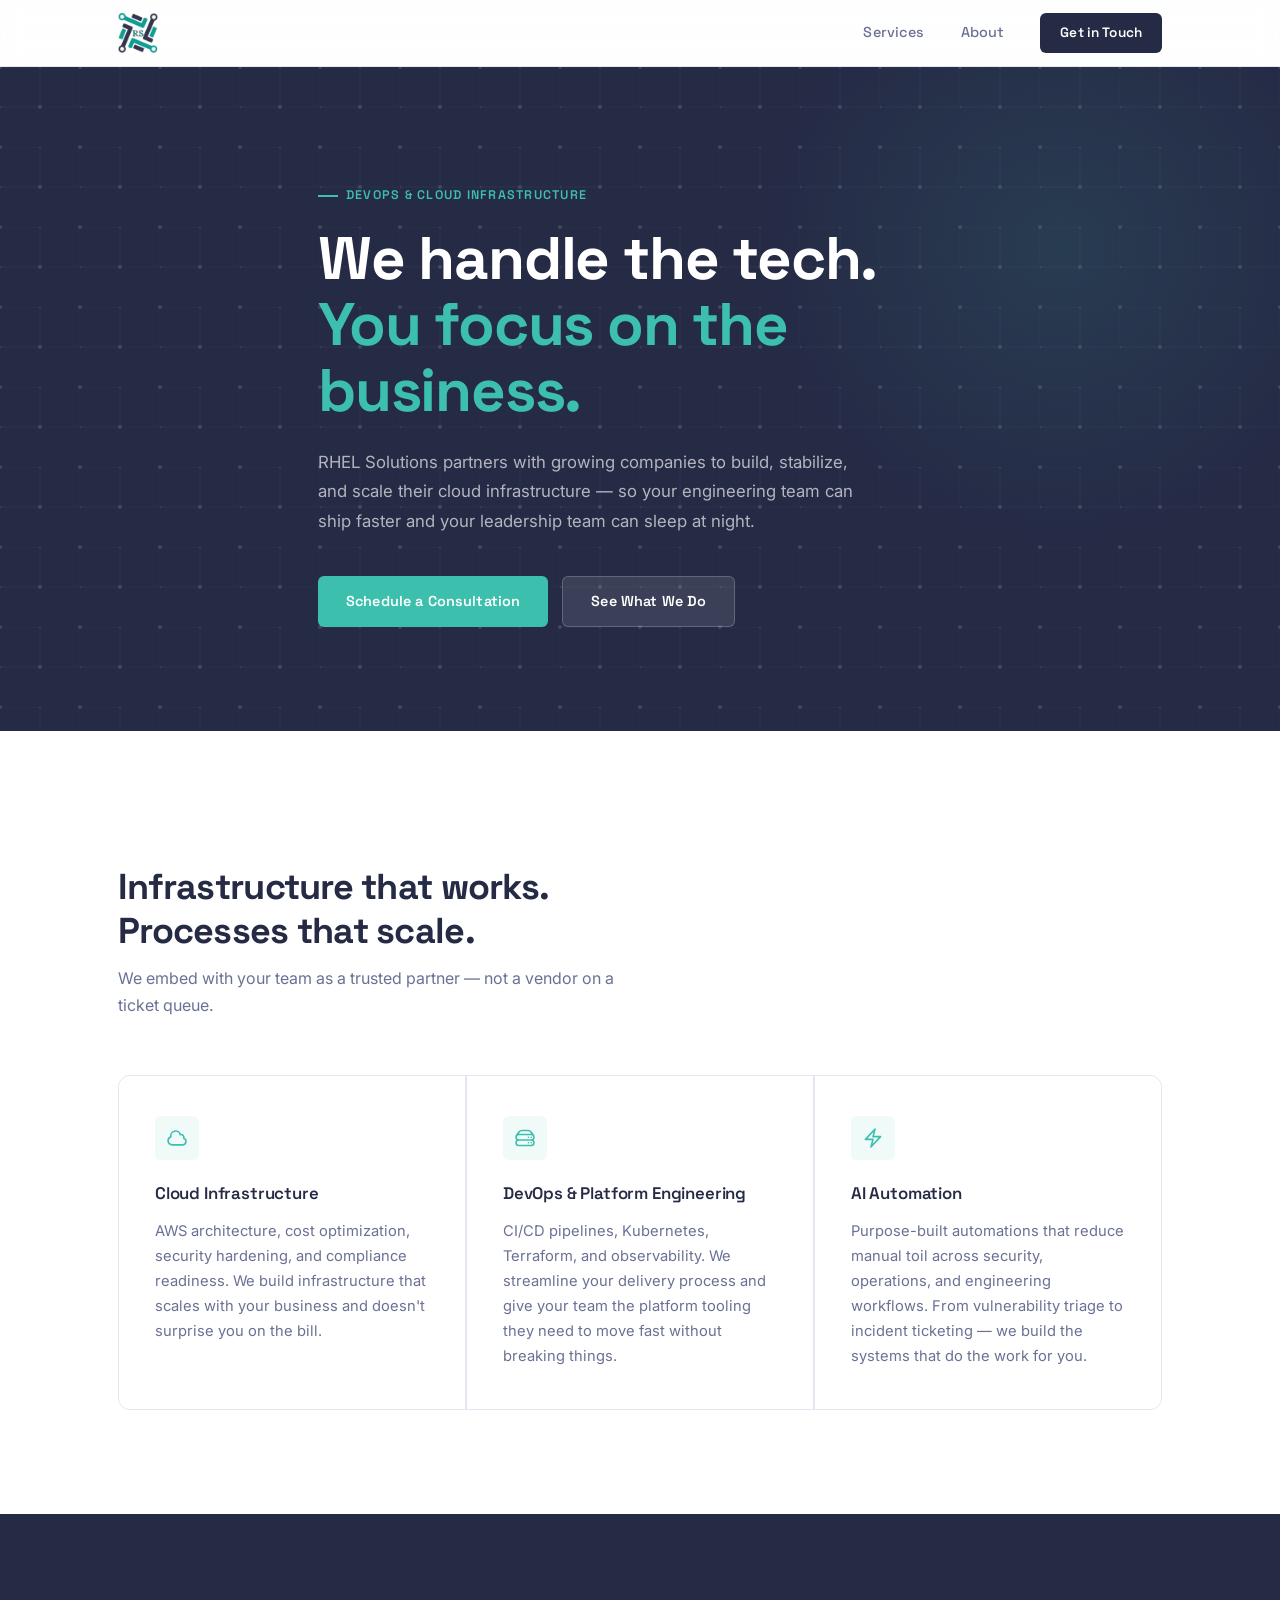
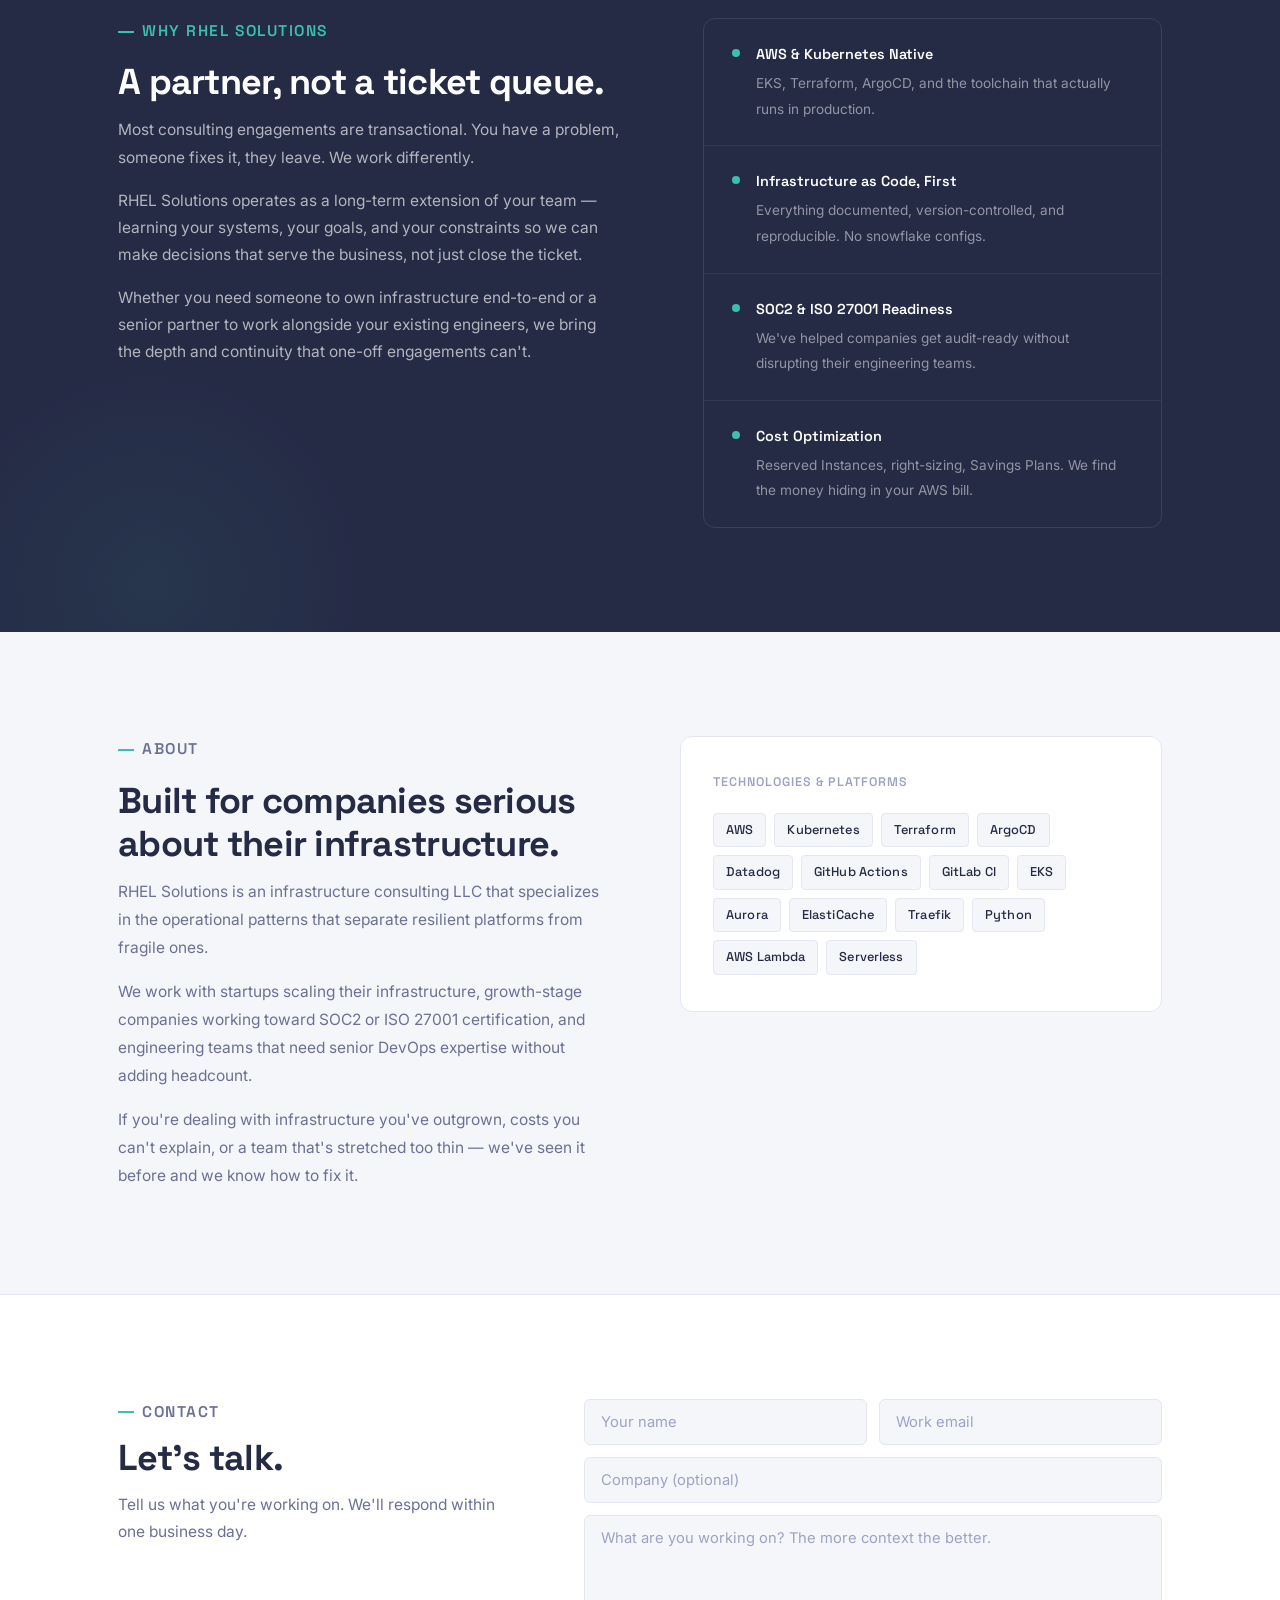
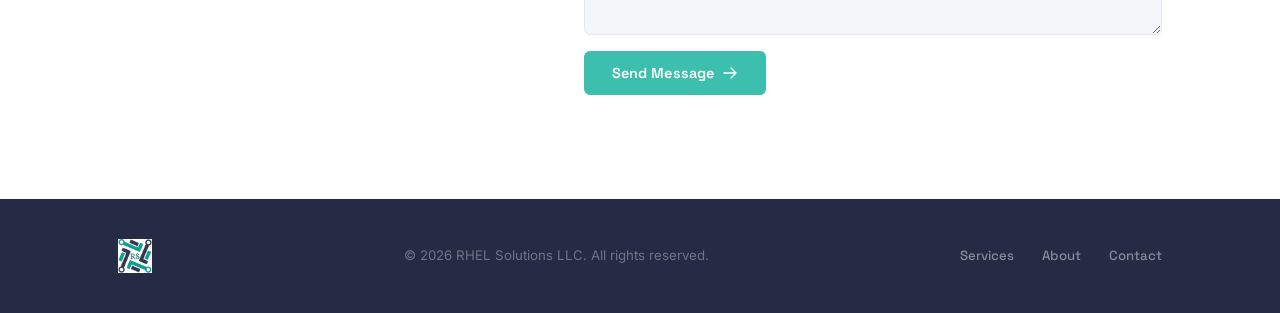
==== index.html @ b5ec33c3 "Wire up Formspree contact form endpoint Replace placeholder form ID with live mljeapeq endpoint so c" ====
<!DOCTYPE html>
<html lang="en">
<head>
  <meta charset="UTF-8" />
  <meta name="viewport" content="width=device-width, initial-scale=1.0" />
  <title>RHEL Solutions — DevOps & Cloud Infrastructure Consulting</title>
  <meta name="description" content="RHEL Solutions partners with growing companies to build, stabilize, and scale their cloud infrastructure. DevOps, AWS, Kubernetes, and AI automation consulting." />
  <link rel="stylesheet" href="style.css" />
  <link rel="preconnect" href="https://fonts.googleapis.com" />
  <link rel="preconnect" href="https://fonts.gstatic.com" crossorigin />
  <link href="https://fonts.googleapis.com/css2?family=Inter:wght@400;500&family=Space+Grotesk:wght@400;500;600;700&display=swap" rel="stylesheet" />
</head>
<body>

  <!-- NAV -->
  <header class="nav">
    <div class="container nav-inner">
      <a href="#" class="nav-logo">
        <img src="logo.png" alt="RHEL Solutions" />
      </a>
      <nav class="nav-links">
        <a href="#services">Services</a>
        <a href="#about">About</a>
        <a href="#contact" class="btn btn-sm">Get in Touch</a>
      </nav>
    </div>
  </header>

  <!-- HERO -->
  <section class="hero">
    <div class="container hero-inner">
      <p class="hero-eyebrow">DevOps &amp; Cloud Infrastructure</p>
      <h1>We handle the tech.<br /><em>You focus on the business.</em></h1>
      <p class="hero-sub">RHEL Solutions partners with growing companies to build, stabilize, and scale their cloud infrastructure — so your engineering team can ship faster and your leadership team can sleep at night.</p>
      <div class="hero-actions">
        <a href="#contact" class="btn btn-primary">Schedule a Consultation</a>
        <a href="#services" class="btn btn-ghost">See What We Do</a>
      </div>
    </div>
  </section>

  <!-- SERVICES -->
  <section class="services" id="services">
    <div class="container">
      <p class="section-label reveal">What We Do</p>
      <h2 class="section-title reveal reveal-delay-1">Infrastructure that works.<br />Processes that scale.</h2>
      <p class="section-sub reveal reveal-delay-2">We embed with your team as a trusted partner — not a vendor on a ticket queue.</p>
      <div class="services-grid">

        <div class="service-card reveal">
          <div class="service-icon">
            <svg xmlns="http://www.w3.org/2000/svg" width="22" height="22" fill="none" viewBox="0 0 24 24" stroke="currentColor" stroke-width="1.75">
              <path stroke-linecap="round" stroke-linejoin="round" d="M2.25 15a4.5 4.5 0 004.5 4.5H18a3.75 3.75 0 001.332-7.257 3 3 0 00-3.758-3.848 5.25 5.25 0 00-10.233 2.33A4.502 4.502 0 002.25 15z" />
            </svg>
          </div>
          <h3>Cloud Infrastructure</h3>
          <p>AWS architecture, cost optimization, security hardening, and compliance readiness. We build infrastructure that scales with your business and doesn't surprise you on the bill.</p>
        </div>

        <div class="service-card reveal reveal-delay-1">
          <div class="service-icon">
            <svg xmlns="http://www.w3.org/2000/svg" width="22" height="22" fill="none" viewBox="0 0 24 24" stroke="currentColor" stroke-width="1.75">
              <path stroke-linecap="round" stroke-linejoin="round" d="M5.25 14.25h13.5m-13.5 0a3 3 0 01-3-3m3 3a3 3 0 100 6h13.5a3 3 0 100-6m-16.5-3a3 3 0 013-3h13.5a3 3 0 013 3m-19.5 0a4.5 4.5 0 01.9-2.7L5.737 5.1a3.375 3.375 0 012.7-1.35h7.126c1.062 0 2.062.5 2.7 1.35l2.587 3.45a4.5 4.5 0 01.9 2.7m0 0a3 3 0 01-3 3m0 3h.008v.008h-.008v-.008zm0-6h.008v.008h-.008v-.008zm-3 6h.008v.008h-.008v-.008zm0-6h.008v.008h-.008v-.008z" />
            </svg>
          </div>
          <h3>DevOps & Platform Engineering</h3>
          <p>CI/CD pipelines, Kubernetes, Terraform, and observability. We streamline your delivery process and give your team the platform tooling they need to move fast without breaking things.</p>
        </div>

        <div class="service-card reveal reveal-delay-2">
          <div class="service-icon">
            <svg xmlns="http://www.w3.org/2000/svg" width="22" height="22" fill="none" viewBox="0 0 24 24" stroke="currentColor" stroke-width="1.75">
              <path stroke-linecap="round" stroke-linejoin="round" d="M3.75 13.5l10.5-11.25L12 10.5h8.25L9.75 21.75 12 13.5H3.75z" />
            </svg>
          </div>
          <h3>AI Automation</h3>
          <p>Purpose-built automations that reduce manual toil across security, operations, and engineering workflows. From vulnerability triage to incident ticketing — we build the systems that do the work for you.</p>
        </div>

      </div>
    </div>
  </section>

  <!-- WHY US -->
  <section class="why">
    <div class="container why-inner">
      <div class="why-text">
        <p class="section-label reveal">Why RHEL Solutions</p>
        <h2 class="section-title reveal reveal-delay-1">A partner, not a ticket queue.</h2>
        <p class="reveal reveal-delay-2">Most consulting engagements are transactional. You have a problem, someone fixes it, they leave. We work differently.</p>
        <p class="reveal reveal-delay-2">RHEL Solutions operates as a long-term extension of your team — learning your systems, your goals, and your constraints so we can make decisions that serve the business, not just close the ticket.</p>
        <p class="reveal reveal-delay-3">Whether you need someone to own infrastructure end-to-end or a senior partner to work alongside your existing engineers, we bring the depth and continuity that one-off engagements can't.</p>
      </div>
      <div class="why-proof reveal reveal-delay-1">
        <div class="proof-item">
          <div class="proof-dot"></div>
          <div>
            <strong>AWS &amp; Kubernetes Native</strong>
            <span>EKS, Terraform, ArgoCD, and the toolchain that actually runs in production.</span>
          </div>
        </div>
        <div class="proof-item">
          <div class="proof-dot"></div>
          <div>
            <strong>Infrastructure as Code, First</strong>
            <span>Everything documented, version-controlled, and reproducible. No snowflake configs.</span>
          </div>
        </div>
        <div class="proof-item">
          <div class="proof-dot"></div>
          <div>
            <strong>SOC2 &amp; ISO 27001 Readiness</strong>
            <span>We've helped companies get audit-ready without disrupting their engineering teams.</span>
          </div>
        </div>
        <div class="proof-item">
          <div class="proof-dot"></div>
          <div>
            <strong>Cost Optimization</strong>
            <span>Reserved Instances, right-sizing, Savings Plans. We find the money hiding in your AWS bill.</span>
          </div>
        </div>
      </div>
    </div>
  </section>

  <!-- ABOUT -->
  <section class="about" id="about">
    <div class="container about-inner">
      <div class="about-text">
        <p class="section-label reveal">About</p>
        <h2 class="section-title reveal reveal-delay-1">Built for companies serious about their infrastructure.</h2>
        <p class="reveal reveal-delay-2">RHEL Solutions is an infrastructure consulting LLC that specializes in the operational patterns that separate resilient platforms from fragile ones.</p>
        <p class="reveal reveal-delay-2">We work with startups scaling their infrastructure, growth-stage companies working toward SOC2 or ISO 27001 certification, and engineering teams that need senior DevOps expertise without adding headcount.</p>
        <p class="reveal reveal-delay-3">If you're dealing with infrastructure you've outgrown, costs you can't explain, or a team that's stretched too thin — we've seen it before and we know how to fix it.</p>
      </div>
      <div class="about-aside reveal reveal-delay-2">
        <h4>Technologies &amp; Platforms</h4>
        <ul class="tech-list">
          <li>AWS</li>
          <li>Kubernetes</li>
          <li>Terraform</li>
          <li>ArgoCD</li>
          <li>Datadog</li>
          <li>GitHub Actions</li>
          <li>GitLab CI</li>
          <li>EKS</li>
          <li>Aurora</li>
          <li>ElastiCache</li>
          <li>Traefik</li>
          <li>Python</li>
          <li>AWS Lambda</li>
          <li>Serverless</li>
        </ul>
      </div>
    </div>
  </section>

  <!-- CONTACT -->
  <section class="contact" id="contact">
    <div class="container contact-inner">
      <div class="contact-text">
        <p class="section-label reveal">Contact</p>
        <h2 class="section-title reveal reveal-delay-1">Let's talk.</h2>
        <p class="reveal reveal-delay-2">Tell us what you're working on. We'll respond within one business day.</p>
      </div>
      <form class="contact-form reveal reveal-delay-1" action="https://formspree.io/f/mljeapeq" method="POST">
        <div class="form-row">
          <input type="text" name="name" placeholder="Your name" required />
          <input type="email" name="email" placeholder="Work email" required />
        </div>
        <input type="text" name="company" placeholder="Company (optional)" />
        <textarea name="message" placeholder="What are you working on? The more context the better." rows="5" required></textarea>
        <button type="submit" class="btn btn-primary">
          Send Message
          <svg xmlns="http://www.w3.org/2000/svg" width="16" height="16" fill="none" viewBox="0 0 24 24" stroke="currentColor" stroke-width="2">
            <path stroke-linecap="round" stroke-linejoin="round" d="M13.5 4.5L21 12m0 0l-7.5 7.5M21 12H3" />
          </svg>
        </button>
      </form>
    </div>
  </section>

  <!-- FOOTER -->
  <footer class="footer">
    <div class="container footer-inner">
      <img src="logo.png" alt="RHEL Solutions" height="34" />
      <p>&copy; 2026 RHEL Solutions LLC. All rights reserved.</p>
      <nav class="footer-nav">
        <a href="#services">Services</a>
        <a href="#about">About</a>
        <a href="#contact">Contact</a>
      </nav>
    </div>
  </footer>

  <script>
    // Scroll reveal
    const observer = new IntersectionObserver((entries) => {
      entries.forEach(e => {
        if (e.isIntersecting) {
          e.target.classList.add('visible');
          observer.unobserve(e.target);
        }
      });
    }, { threshold: 0.1, rootMargin: '0px 0px -40px 0px' });

    document.querySelectorAll('.reveal').forEach(el => observer.observe(el));

    // Formspree AJAX submission
    const form = document.querySelector('.contact-form');
    if (form) {
      form.addEventListener('submit', async (e) => {
        e.preventDefault();
        const btn = form.querySelector('button[type="submit"]');
        const original = btn.innerHTML;
        btn.innerHTML = 'Sending…';
        btn.disabled = true;
        try {
          const res = await fetch(form.action, {
            method: 'POST',
            body: new FormData(form),
            headers: { 'Accept': 'application/json' }
          });
          if (res.ok) {
            btn.innerHTML = 'Sent — we\'ll be in touch.';
            form.reset();
          } else {
            btn.innerHTML = 'Something went wrong. Try again.';
            btn.disabled = false;
          }
        } catch {
          btn.innerHTML = original;
          btn.disabled = false;
        }
      });
    }
  </script>

</body>
</html>
---- style.css ----
/* ── TOKENS ── */
:root {
  --teal:        #3DBFAD;
  --teal-dark:   #2EA090;
  --teal-faint:  rgba(61,191,173,0.08);
  --navy:        #252A45;
  --navy-mid:    #2F3558;
  --navy-light:  #3D4369;
  --off-white:   #F5F6FA;
  --surface:     #FFFFFF;
  --text:        #1A1E35;
  --text-muted:  #6B7194;
  --text-faint:  #9CA3C4;
  --border:      #E4E7F2;
  --radius:      6px;
  --radius-lg:   12px;
  --font-display:'Space Grotesk', system-ui, sans-serif;
  --font-body:   'Inter', system-ui, sans-serif;
  --ease:        cubic-bezier(0.22, 1, 0.36, 1);
}

/* ── RESET ── */
*, *::before, *::after { box-sizing: border-box; margin: 0; padding: 0; }
html { scroll-behavior: smooth; }
body { font-family: var(--font-body); color: var(--text); background: var(--off-white); line-height: 1.6; -webkit-font-smoothing: antialiased; }
img { display: block; max-width: 100%; }
a { color: inherit; text-decoration: none; }

/* ── LAYOUT ── */
.container { max-width: 1100px; margin: 0 auto; padding: 0 28px; }

/* ── BUTTONS ── */
.btn {
  display: inline-flex;
  align-items: center;
  gap: 8px;
  padding: 13px 28px;
  border-radius: var(--radius);
  font-family: var(--font-display);
  font-weight: 600;
  font-size: 0.9rem;
  letter-spacing: 0.01em;
  cursor: pointer;
  transition: all 0.2s var(--ease);
  border: none;
  white-space: nowrap;
}
.btn-primary {
  background: var(--teal);
  color: #fff;
  box-shadow: 0 0 0 0 rgba(61,191,173,0.4);
}
.btn-primary:hover {
  background: var(--teal-dark);
  transform: translateY(-1px);
  box-shadow: 0 4px 20px rgba(61,191,173,0.3);
}
.btn-ghost {
  background: rgba(255,255,255,0.1);
  color: #fff;
  border: 1px solid rgba(255,255,255,0.2);
}
.btn-ghost:hover { background: rgba(255,255,255,0.18); }
.btn-sm { padding: 9px 20px; font-size: 0.85rem; }

/* ── NAV ── */
.nav {
  position: sticky;
  top: 0;
  z-index: 100;
  background: rgba(255,255,255,0.9);
  backdrop-filter: blur(12px);
  -webkit-backdrop-filter: blur(12px);
  border-bottom: 1px solid var(--border);
}
.nav-inner {
  display: flex;
  align-items: center;
  justify-content: space-between;
  height: 66px;
}
.nav-logo img { height: 40px; }
.nav-links {
  display: flex;
  align-items: center;
  gap: 36px;
}
.nav-links a:not(.btn) {
  font-family: var(--font-display);
  font-weight: 500;
  font-size: 0.9rem;
  color: var(--text-muted);
  letter-spacing: 0.01em;
  transition: color 0.15s;
  position: relative;
}
.nav-links a:not(.btn)::after {
  content: '';
  position: absolute;
  bottom: -3px;
  left: 0;
  right: 0;
  height: 2px;
  background: var(--teal);
  transform: scaleX(0);
  transition: transform 0.2s var(--ease);
}
.nav-links a:not(.btn):hover { color: var(--navy); }
.nav-links a:not(.btn):hover::after { transform: scaleX(1); }
.nav-links .btn {
  background: var(--navy);
  color: #fff;
  padding: 9px 20px;
  font-size: 0.85rem;
}
.nav-links .btn:hover { background: var(--navy-mid); transform: none; box-shadow: none; }

/* ── HERO ── */
.hero {
  background: var(--navy);
  color: #fff;
  padding: 112px 0 104px;
  position: relative;
  overflow: hidden;
}

/* Circuit board background pattern */
.hero::before {
  content: '';
  position: absolute;
  inset: 0;
  background-image: url("data:image/svg+xml,%3Csvg xmlns='http://www.w3.org/2000/svg' width='80' height='80'%3E%3Ccircle cx='40' cy='40' r='2' fill='white' opacity='0.12'/%3E%3Ccircle cx='0' cy='0' r='2' fill='white' opacity='0.12'/%3E%3Ccircle cx='80' cy='0' r='2' fill='white' opacity='0.12'/%3E%3Ccircle cx='0' cy='80' r='2' fill='white' opacity='0.12'/%3E%3Ccircle cx='80' cy='80' r='2' fill='white' opacity='0.12'/%3E%3Ccircle cx='40' cy='0' r='1.5' fill='white' opacity='0.07'/%3E%3Ccircle cx='0' cy='40' r='1.5' fill='white' opacity='0.07'/%3E%3Cline x1='0' y1='0' x2='40' y2='0' stroke='white' stroke-width='0.6' opacity='0.06'/%3E%3Cline x1='40' y1='0' x2='40' y2='40' stroke='white' stroke-width='0.6' opacity='0.06'/%3E%3Cline x1='0' y1='40' x2='40' y2='40' stroke='white' stroke-width='0.6' opacity='0.06'/%3E%3Cline x1='40' y1='40' x2='80' y2='40' stroke='white' stroke-width='0.6' opacity='0.04'/%3E%3Cline x1='80' y1='0' x2='80' y2='40' stroke='white' stroke-width='0.6' opacity='0.04'/%3E%3C/svg%3E");
  pointer-events: none;
}

/* Teal gradient glow in hero */
.hero::after {
  content: '';
  position: absolute;
  top: -120px;
  right: -80px;
  width: 600px;
  height: 600px;
  background: radial-gradient(circle, rgba(61,191,173,0.12) 0%, transparent 70%);
  pointer-events: none;
}

.hero-inner {
  position: relative;
  z-index: 1;
  max-width: 700px;
}

.hero-eyebrow {
  display: inline-flex;
  align-items: center;
  gap: 8px;
  font-family: var(--font-display);
  font-size: 0.78rem;
  font-weight: 600;
  letter-spacing: 0.1em;
  text-transform: uppercase;
  color: var(--teal);
  margin-bottom: 20px;
}
.hero-eyebrow::before {
  content: '';
  display: block;
  width: 20px;
  height: 2px;
  background: var(--teal);
}

.hero h1 {
  font-family: var(--font-display);
  font-size: clamp(2.4rem, 5.5vw, 3.75rem);
  font-weight: 700;
  line-height: 1.1;
  letter-spacing: -0.02em;
  margin-bottom: 24px;
  color: #fff;
}
.hero h1 em {
  font-style: normal;
  color: var(--teal);
}
.hero-sub {
  font-size: 1.05rem;
  color: rgba(255,255,255,0.65);
  margin-bottom: 40px;
  max-width: 540px;
  line-height: 1.75;
}
.hero-actions {
  display: flex;
  gap: 14px;
  flex-wrap: wrap;
}

/* ── SERVICES ── */
.services {
  padding: 104px 0;
  background: var(--surface);
}
.section-label {
  font-family: var(--font-display);
  font-size: 0.75rem;
  font-weight: 600;
  letter-spacing: 0.1em;
  text-transform: uppercase;
  color: var(--teal);
  margin-bottom: 12px;
  display: flex;
  align-items: center;
  gap: 8px;
}
.section-label::before {
  content: '';
  display: block;
  width: 16px;
  height: 2px;
  background: var(--teal);
}
.section-title {
  font-family: var(--font-display);
  font-size: clamp(1.75rem, 3vw, 2.25rem);
  font-weight: 700;
  color: var(--navy);
  letter-spacing: -0.02em;
  margin-bottom: 12px;
  line-height: 1.2;
}
.section-sub {
  color: var(--text-muted);
  font-size: 1rem;
  margin-bottom: 56px;
  max-width: 500px;
  line-height: 1.7;
}
.services-grid {
  display: grid;
  grid-template-columns: repeat(3, 1fr);
  gap: 2px;
  background: var(--border);
  border: 1px solid var(--border);
  border-radius: var(--radius-lg);
  overflow: hidden;
}
.service-card {
  background: var(--surface);
  padding: 40px 36px;
  position: relative;
  transition: background 0.2s;
}
.service-card::before {
  content: '';
  position: absolute;
  top: 0;
  left: 0;
  width: 3px;
  height: 100%;
  background: var(--teal);
  transform: scaleY(0);
  transform-origin: top;
  transition: transform 0.25s var(--ease);
}
.service-card:hover { background: var(--off-white); }
.service-card:hover::before { transform: scaleY(1); }

.service-icon {
  color: var(--teal);
  margin-bottom: 20px;
  width: 44px;
  height: 44px;
  background: var(--teal-faint);
  border-radius: var(--radius);
  display: flex;
  align-items: center;
  justify-content: center;
}
.service-card h3 {
  font-family: var(--font-display);
  font-size: 1.05rem;
  font-weight: 600;
  color: var(--navy);
  margin-bottom: 12px;
  letter-spacing: -0.01em;
}
.service-card p {
  color: var(--text-muted);
  font-size: 0.92rem;
  line-height: 1.7;
}

/* ── WHY ── */
.why {
  padding: 104px 0;
  background: var(--navy);
  color: #fff;
  position: relative;
  overflow: hidden;
}
.why::before {
  content: '';
  position: absolute;
  bottom: -200px;
  left: -100px;
  width: 500px;
  height: 500px;
  background: radial-gradient(circle, rgba(61,191,173,0.08) 0%, transparent 65%);
  pointer-events: none;
}
.why-inner {
  display: grid;
  grid-template-columns: 1.1fr 1fr;
  gap: 80px;
  align-items: start;
  position: relative;
  z-index: 1;
}
.why-text .section-label { color: var(--teal); }
.why-text .section-label::before { background: var(--teal); }
.why-text .section-title { color: #fff; }
.why-text p {
  color: rgba(255,255,255,0.65);
  font-size: 0.97rem;
  line-height: 1.75;
  margin-bottom: 16px;
}
.why-text p:last-child { margin-bottom: 0; }

.why-proof {
  display: flex;
  flex-direction: column;
  gap: 0;
  border: 1px solid rgba(255,255,255,0.1);
  border-radius: var(--radius-lg);
  overflow: hidden;
}
.proof-item {
  display: flex;
  align-items: flex-start;
  gap: 16px;
  padding: 24px 28px;
  border-bottom: 1px solid rgba(255,255,255,0.07);
  transition: background 0.2s;
}
.proof-item:last-child { border-bottom: none; }
.proof-item:hover { background: rgba(255,255,255,0.04); }
.proof-dot {
  width: 8px;
  height: 8px;
  border-radius: 50%;
  background: var(--teal);
  flex-shrink: 0;
  margin-top: 6px;
}
.proof-item strong {
  font-family: var(--font-display);
  font-size: 0.9rem;
  font-weight: 600;
  color: #fff;
  display: block;
  margin-bottom: 4px;
}
.proof-item span {
  font-size: 0.85rem;
  color: rgba(255,255,255,0.5);
  line-height: 1.5;
}

/* ── ABOUT ── */
.about {
  padding: 104px 0;
  background: var(--off-white);
}
.about-inner {
  display: grid;
  grid-template-columns: 1fr 1fr;
  gap: 80px;
  align-items: start;
}
.about-text p {
  color: var(--text-muted);
  font-size: 0.97rem;
  line-height: 1.8;
  margin-bottom: 16px;
}
.about-text p:last-child { margin-bottom: 0; }
.about-aside {
  background: var(--surface);
  border: 1px solid var(--border);
  border-radius: var(--radius-lg);
  padding: 36px 32px;
}
.about-aside h4 {
  font-family: var(--font-display);
  font-size: 0.78rem;
  font-weight: 600;
  letter-spacing: 0.08em;
  text-transform: uppercase;
  color: var(--text-faint);
  margin-bottom: 20px;
}
.tech-list {
  display: flex;
  flex-wrap: wrap;
  gap: 8px;
  list-style: none;
}
.tech-list li {
  font-family: var(--font-display);
  font-size: 0.8rem;
  font-weight: 500;
  padding: 6px 12px;
  border-radius: 4px;
  background: var(--off-white);
  border: 1px solid var(--border);
  color: var(--navy);
  letter-spacing: 0.01em;
}

/* ── CONTACT ── */
.contact {
  padding: 104px 0;
  background: var(--surface);
  border-top: 1px solid var(--border);
}
.contact-inner {
  display: grid;
  grid-template-columns: 1fr 1.5fr;
  gap: 80px;
  align-items: start;
}
.contact-text p {
  color: var(--text-muted);
  font-size: 0.97rem;
  line-height: 1.7;
  margin-bottom: 12px;
}
.contact-text p:last-child { margin-bottom: 0; }

.contact-form {
  display: flex;
  flex-direction: column;
  gap: 12px;
}
.form-row {
  display: grid;
  grid-template-columns: 1fr 1fr;
  gap: 12px;
}
.contact-form input,
.contact-form textarea,
.contact-form select {
  width: 100%;
  padding: 13px 16px;
  border: 1px solid var(--border);
  border-radius: var(--radius);
  font-family: var(--font-body);
  font-size: 0.92rem;
  color: var(--text);
  background: var(--off-white);
  transition: border-color 0.15s, box-shadow 0.15s;
  outline: none;
  appearance: none;
}
.contact-form input:focus,
.contact-form textarea:focus {
  border-color: var(--teal);
  box-shadow: 0 0 0 3px rgba(61,191,173,0.12);
  background: var(--surface);
}
.contact-form textarea { resize: vertical; min-height: 120px; }
.contact-form input::placeholder,
.contact-form textarea::placeholder { color: var(--text-faint); }
.contact-form .btn { align-self: flex-start; margin-top: 4px; }

/* ── FOOTER ── */
.footer {
  background: var(--navy);
  padding: 40px 0;
}
.footer-inner {
  display: flex;
  align-items: center;
  justify-content: space-between;
  flex-wrap: wrap;
  gap: 16px;
}
.footer p {
  font-size: 0.83rem;
  color: rgba(255,255,255,0.35);
}
.footer-nav {
  display: flex;
  gap: 28px;
}
.footer-nav a {
  font-family: var(--font-display);
  font-size: 0.83rem;
  font-weight: 500;
  color: rgba(255,255,255,0.45);
  transition: color 0.15s;
}
.footer-nav a:hover { color: var(--teal); }

/* ── SCROLL ANIMATIONS ── */
.reveal {
  opacity: 0;
  transform: translateY(24px);
  transition: opacity 0.6s var(--ease), transform 0.6s var(--ease);
}
.reveal.visible {
  opacity: 1;
  transform: none;
}
.reveal-delay-1 { transition-delay: 0.1s; }
.reveal-delay-2 { transition-delay: 0.2s; }
.reveal-delay-3 { transition-delay: 0.3s; }

/* ── RESPONSIVE ── */
@media (max-width: 900px) {
  .services-grid { grid-template-columns: 1fr; }
  .why-inner { grid-template-columns: 1fr; gap: 48px; }
  .about-inner { grid-template-columns: 1fr; gap: 40px; }
  .contact-inner { grid-template-columns: 1fr; gap: 48px; }
}
@media (max-width: 640px) {
  .form-row { grid-template-columns: 1fr; }
  .hero { padding: 80px 0 72px; }
  .nav-links a:not(.btn) { display: none; }
  .footer-inner { flex-direction: column; align-items: flex-start; gap: 20px; }
  .hero-actions { flex-direction: column; }
  .hero-actions .btn { width: 100%; justify-content: center; }
}

/* ── REDUCED MOTION ── */
@media (prefers-reduced-motion: reduce) {
  .reveal { opacity: 1; transform: none; transition: none; }
  * { transition-duration: 0.01ms !important; }
}
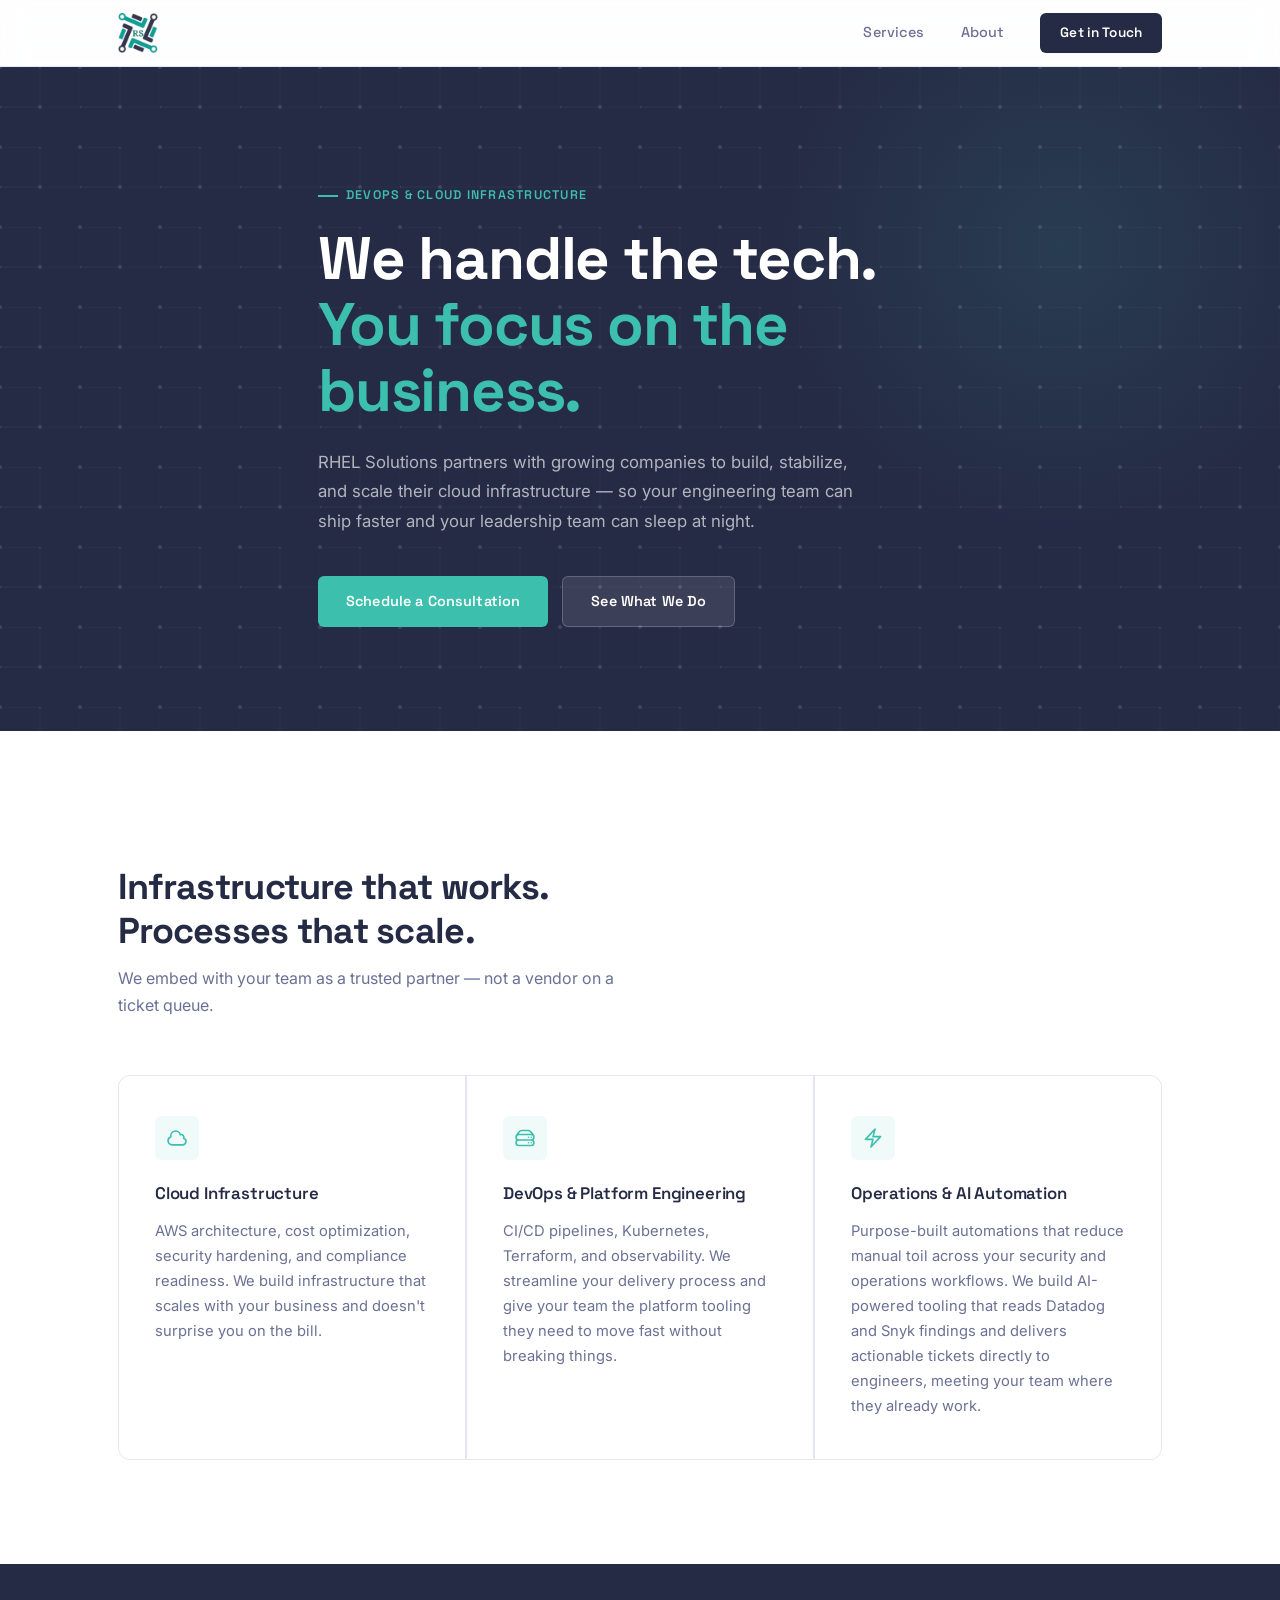
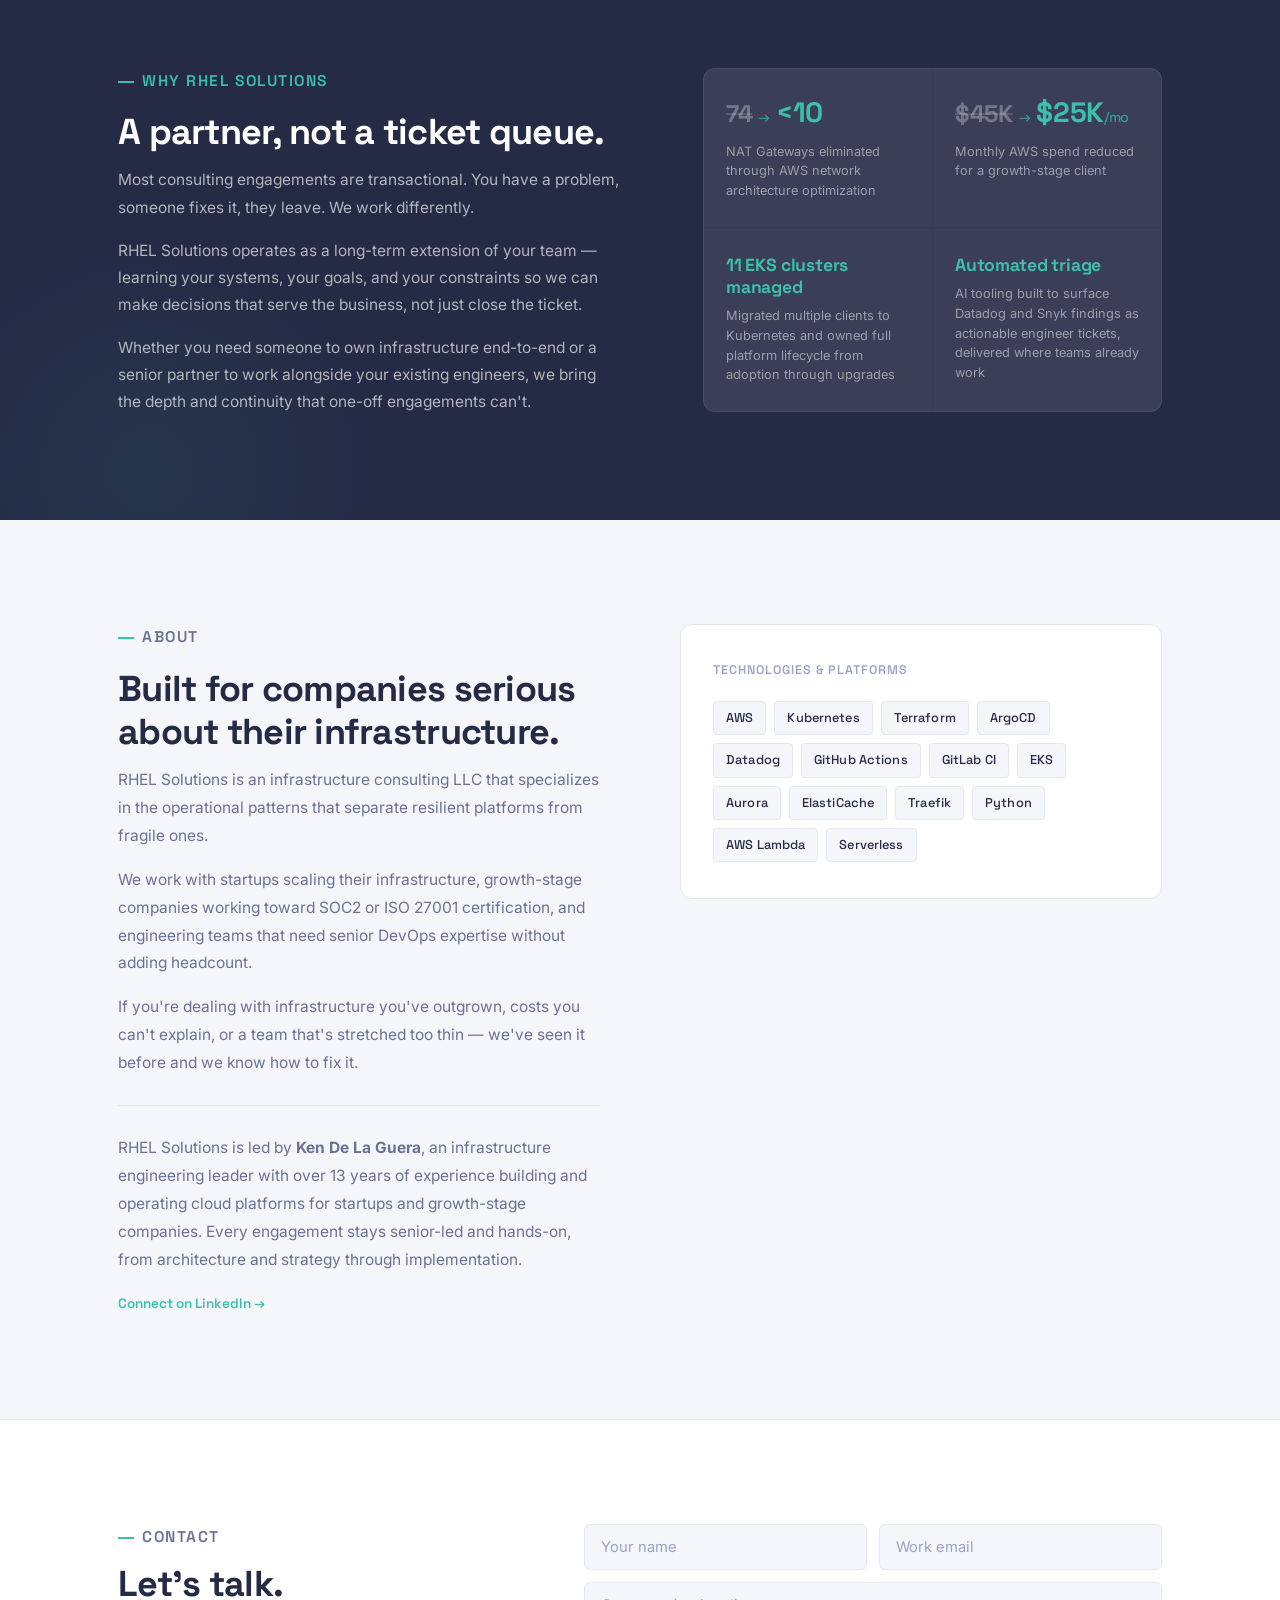
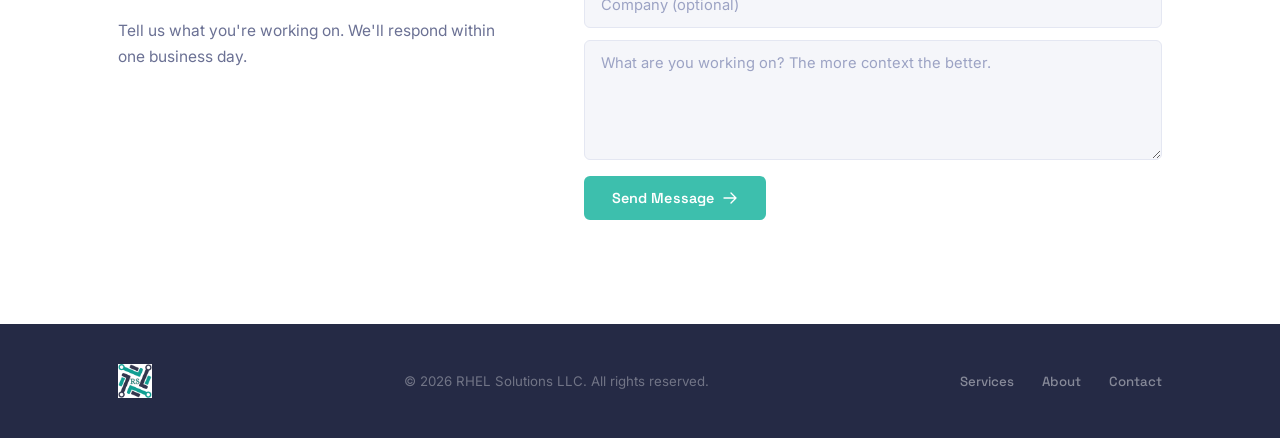
==== commit be582302: "Add proof metrics, founder bio, and service reframe - Replace generic why-us bullets with anonymized" ====
--- a/index.html
+++ b/index.html
@@ -73,8 +73,8 @@
               <path stroke-linecap="round" stroke-linejoin="round" d="M3.75 13.5l10.5-11.25L12 10.5h8.25L9.75 21.75 12 13.5H3.75z" />
             </svg>
           </div>
-          <h3>AI Automation</h3>
-          <p>Purpose-built automations that reduce manual toil across security, operations, and engineering workflows. From vulnerability triage to incident ticketing — we build the systems that do the work for you.</p>
+          <h3>Operations &amp; AI Automation</h3>
+          <p>Purpose-built automations that reduce manual toil across your security and operations workflows. We build AI-powered tooling that reads Datadog and Snyk findings and delivers actionable tickets directly to engineers, meeting your team where they already work.</p>
         </div>
 
       </div>
@@ -91,34 +91,30 @@
         <p class="reveal reveal-delay-2">RHEL Solutions operates as a long-term extension of your team — learning your systems, your goals, and your constraints so we can make decisions that serve the business, not just close the ticket.</p>
         <p class="reveal reveal-delay-3">Whether you need someone to own infrastructure end-to-end or a senior partner to work alongside your existing engineers, we bring the depth and continuity that one-off engagements can't.</p>
       </div>
-      <div class="why-proof reveal reveal-delay-1">
-        <div class="proof-item">
-          <div class="proof-dot"></div>
-          <div>
-            <strong>AWS &amp; Kubernetes Native</strong>
-            <span>EKS, Terraform, ArgoCD, and the toolchain that actually runs in production.</span>
-          </div>
-        </div>
-        <div class="proof-item">
-          <div class="proof-dot"></div>
-          <div>
-            <strong>Infrastructure as Code, First</strong>
-            <span>Everything documented, version-controlled, and reproducible. No snowflake configs.</span>
-          </div>
-        </div>
-        <div class="proof-item">
-          <div class="proof-dot"></div>
-          <div>
-            <strong>SOC2 &amp; ISO 27001 Readiness</strong>
-            <span>We've helped companies get audit-ready without disrupting their engineering teams.</span>
-          </div>
-        </div>
-        <div class="proof-item">
-          <div class="proof-dot"></div>
-          <div>
-            <strong>Cost Optimization</strong>
-            <span>Reserved Instances, right-sizing, Savings Plans. We find the money hiding in your AWS bill.</span>
-          </div>
+      <div class="stats-grid reveal reveal-delay-1">
+        <div class="stat-card">
+          <div class="stat-numbers">
+            <span class="stat-before">74</span>
+            <span class="stat-arrow">→</span>
+            <span class="stat-after">&lt;10</span>
+          </div>
+          <p class="stat-label">NAT Gateways eliminated through AWS network architecture optimization</p>
+        </div>
+        <div class="stat-card">
+          <div class="stat-numbers">
+            <span class="stat-before">$45K</span>
+            <span class="stat-arrow">→</span>
+            <span class="stat-after">$25K<span class="stat-unit">/mo</span></span>
+          </div>
+          <p class="stat-label">Monthly AWS spend reduced for a growth-stage client</p>
+        </div>
+        <div class="stat-card">
+          <div class="stat-phrase">11 EKS clusters managed</div>
+          <p class="stat-label">Migrated multiple clients to Kubernetes and owned full platform lifecycle from adoption through upgrades</p>
+        </div>
+        <div class="stat-card">
+          <div class="stat-phrase">Automated triage</div>
+          <p class="stat-label">AI tooling built to surface Datadog and Snyk findings as actionable engineer tickets, delivered where teams already work</p>
         </div>
       </div>
     </div>
@@ -133,6 +129,10 @@
         <p class="reveal reveal-delay-2">RHEL Solutions is an infrastructure consulting LLC that specializes in the operational patterns that separate resilient platforms from fragile ones.</p>
         <p class="reveal reveal-delay-2">We work with startups scaling their infrastructure, growth-stage companies working toward SOC2 or ISO 27001 certification, and engineering teams that need senior DevOps expertise without adding headcount.</p>
         <p class="reveal reveal-delay-3">If you're dealing with infrastructure you've outgrown, costs you can't explain, or a team that's stretched too thin — we've seen it before and we know how to fix it.</p>
+        <div class="founder-bio reveal reveal-delay-3">
+          <p>RHEL Solutions is led by <strong>Ken De La Guera</strong>, an infrastructure engineering leader with over 13 years of experience building and operating cloud platforms for startups and growth-stage companies. Every engagement stays senior-led and hands-on, from architecture and strategy through implementation.</p>
+          <a href="https://www.linkedin.com/in/kend2/" target="_blank" rel="noopener noreferrer" class="linkedin-link">Connect on LinkedIn &rarr;</a>
+        </div>
       </div>
       <div class="about-aside reveal reveal-delay-2">
         <h4>Technologies &amp; Platforms</h4>
--- a/style.css
+++ b/style.css
@@ -369,6 +369,70 @@
   line-height: 1.5;
 }
 
+/* ── STATS GRID ── */
+.stats-grid {
+  display: grid;
+  grid-template-columns: 1fr 1fr;
+  gap: 1px;
+  background: rgba(255,255,255,0.08);
+  border: 1px solid rgba(255,255,255,0.1);
+  border-radius: var(--radius-lg);
+  overflow: hidden;
+}
+.stat-card {
+  padding: 26px 22px;
+  background: rgba(255,255,255,0.02);
+  transition: background 0.2s;
+}
+.stat-card:hover { background: rgba(255,255,255,0.06); }
+.stat-numbers {
+  display: flex;
+  align-items: baseline;
+  gap: 6px;
+  margin-bottom: 8px;
+  font-family: var(--font-display);
+  font-weight: 700;
+  letter-spacing: -0.02em;
+  flex-wrap: wrap;
+}
+.stat-before {
+  font-size: 1.5rem;
+  color: rgba(255,255,255,0.3);
+  text-decoration: line-through;
+  text-decoration-color: rgba(255,255,255,0.15);
+}
+.stat-arrow {
+  font-size: 0.9rem;
+  color: var(--teal);
+  opacity: 0.8;
+  font-weight: 400;
+}
+.stat-after {
+  font-size: 1.75rem;
+  color: var(--teal);
+  line-height: 1;
+}
+.stat-unit {
+  font-size: 0.9rem;
+  font-weight: 500;
+  opacity: 0.7;
+}
+.stat-phrase {
+  font-family: var(--font-display);
+  font-size: 1.1rem;
+  font-weight: 700;
+  color: var(--teal);
+  margin-bottom: 8px;
+  letter-spacing: -0.01em;
+  line-height: 1.25;
+}
+.stat-label {
+  font-size: 0.8rem;
+  color: rgba(255,255,255,0.5);
+  line-height: 1.55;
+  margin: 0;
+}
+
 /* ── ABOUT ── */
 .about {
   padding: 104px 0;
@@ -419,6 +483,24 @@
   color: var(--navy);
   letter-spacing: 0.01em;
 }
+
+/* ── FOUNDER BIO ── */
+.founder-bio {
+  margin-top: 28px;
+  padding-top: 28px;
+  border-top: 1px solid var(--border);
+}
+.linkedin-link {
+  display: inline-flex;
+  align-items: center;
+  gap: 6px;
+  font-family: var(--font-display);
+  font-size: 0.85rem;
+  font-weight: 600;
+  color: var(--teal);
+  transition: color 0.15s;
+}
+.linkedin-link:hover { color: var(--teal-dark); }
 
 /* ── CONTACT ── */
 .contact {
@@ -523,6 +605,7 @@
 @media (max-width: 900px) {
   .services-grid { grid-template-columns: 1fr; }
   .why-inner { grid-template-columns: 1fr; gap: 48px; }
+  .stats-grid { grid-template-columns: 1fr; }
   .about-inner { grid-template-columns: 1fr; gap: 40px; }
   .contact-inner { grid-template-columns: 1fr; gap: 48px; }
 }
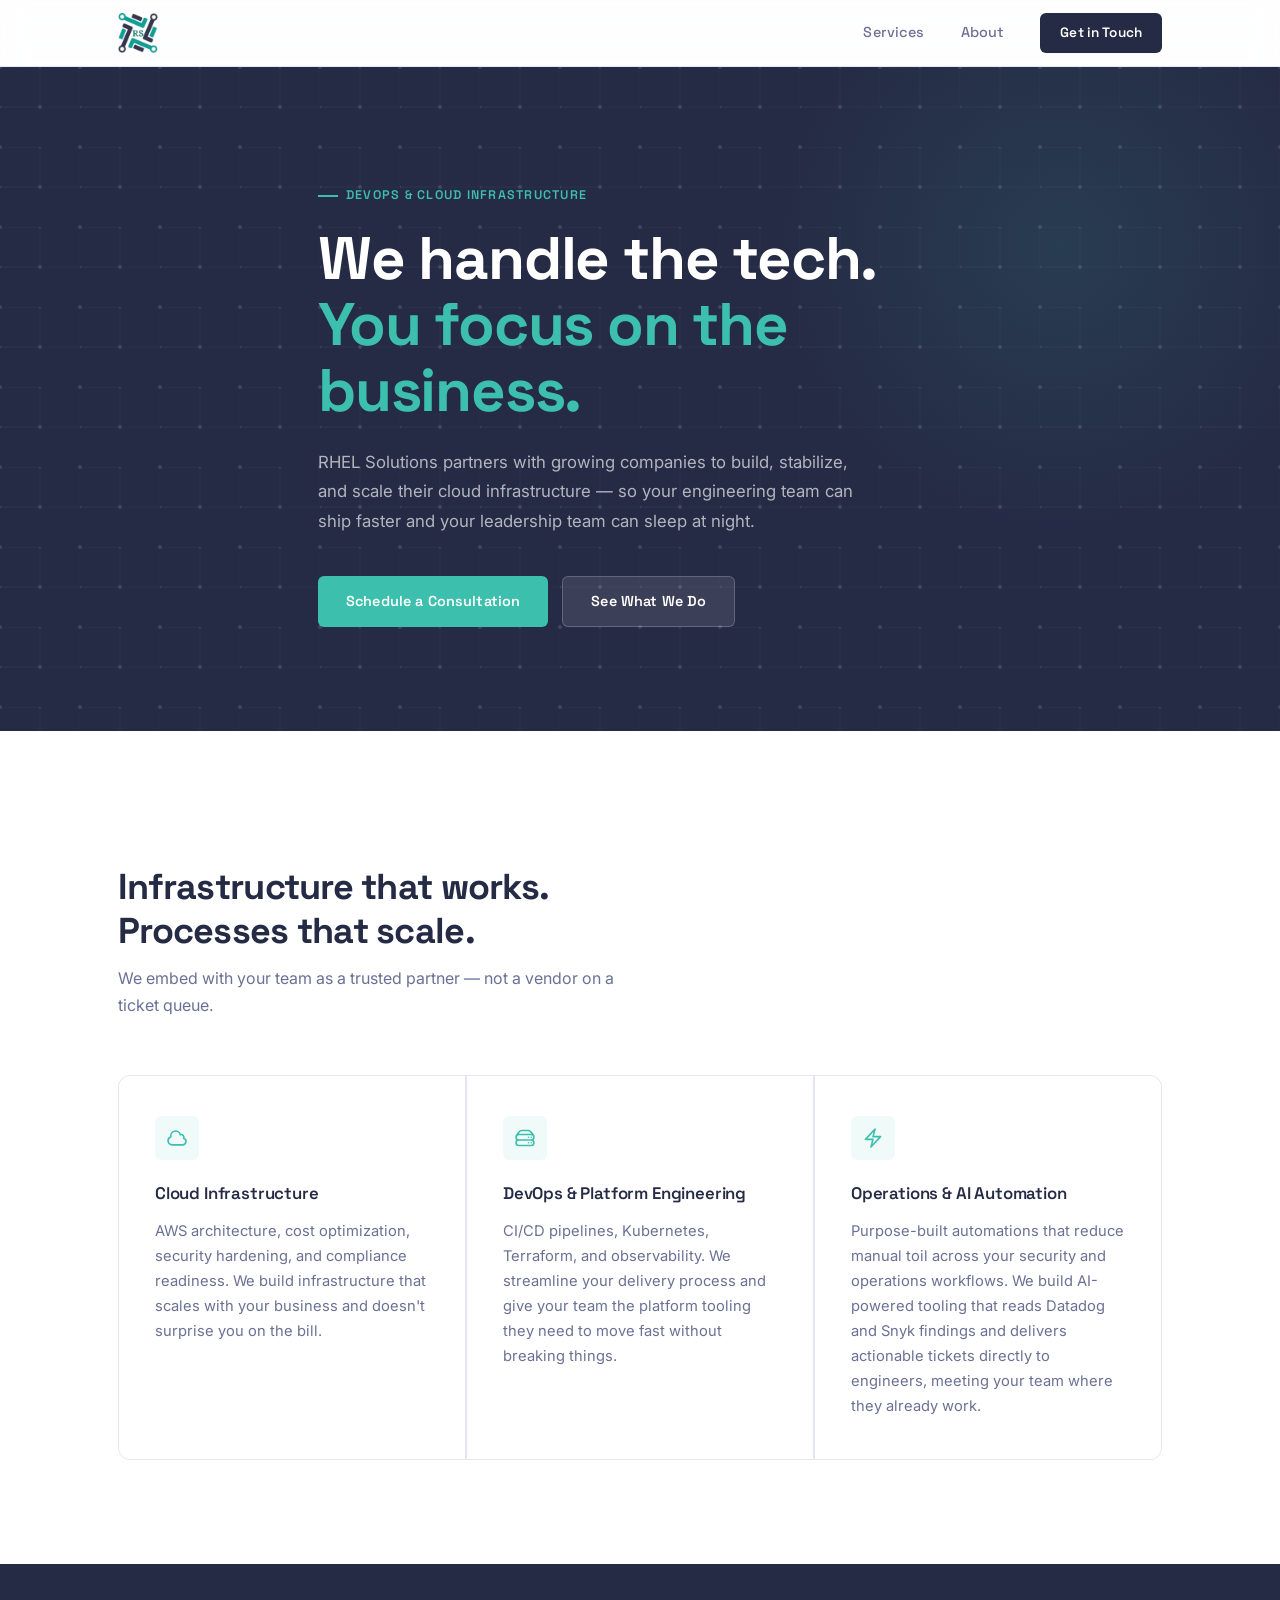
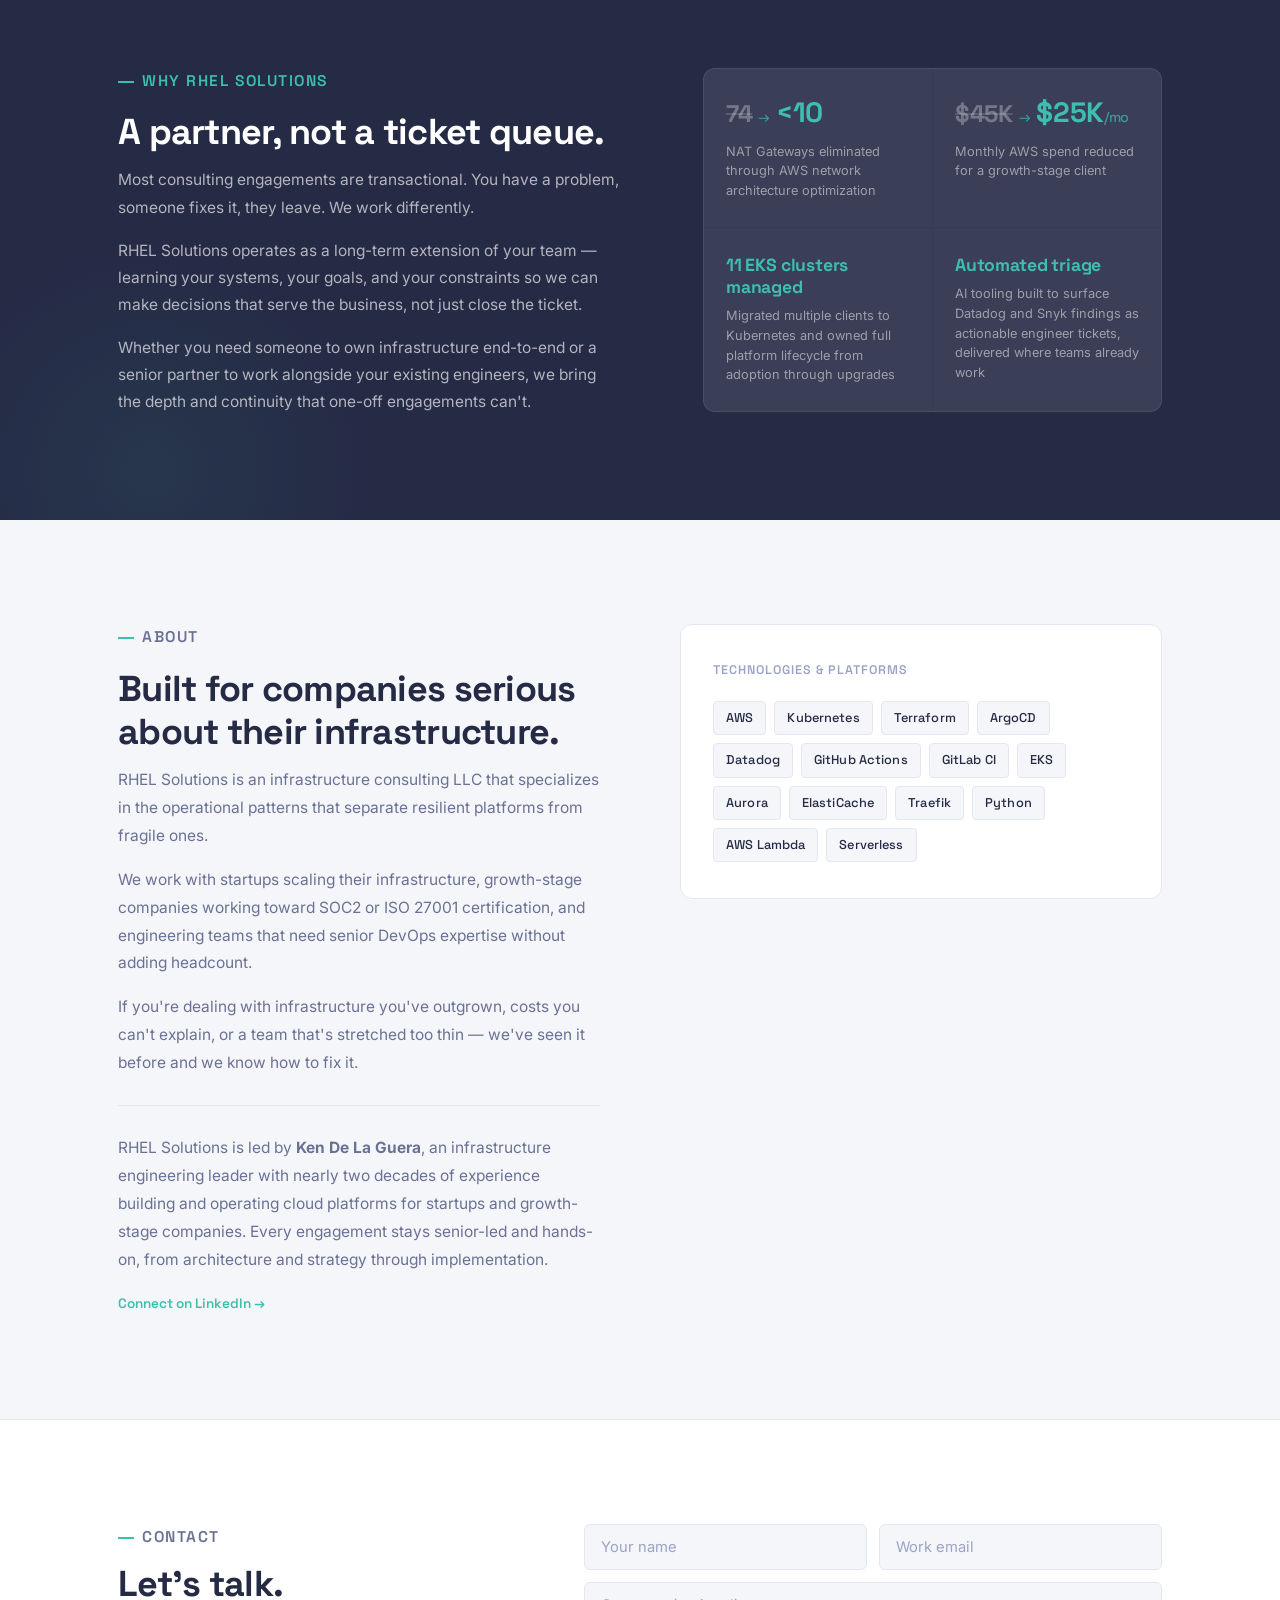
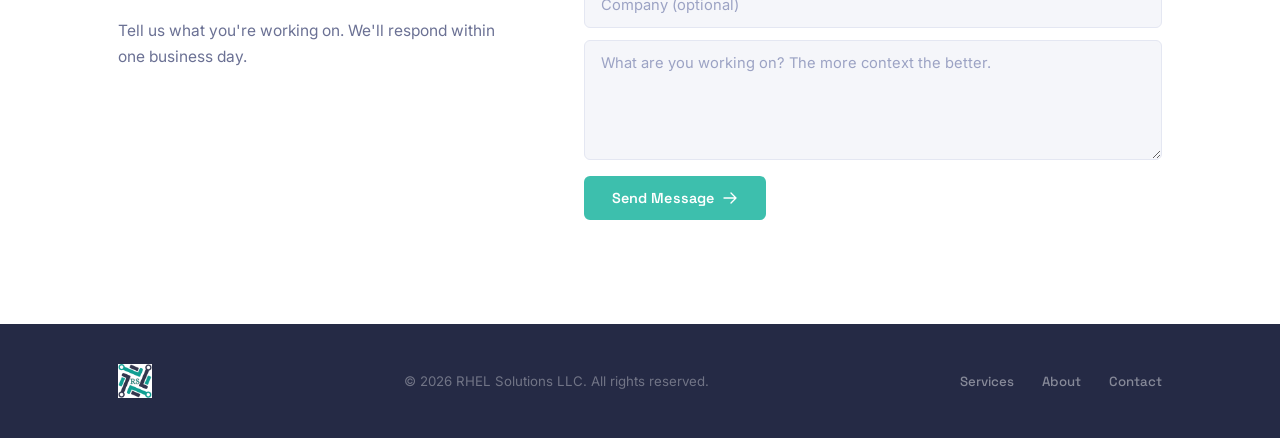
==== commit 0ed0976e: "Update founder bio years of experience to nearly two decades Co-Authored-By: Claude Sonnet 4.6 <nore" ====
--- a/index.html
+++ b/index.html
@@ -130,7 +130,7 @@
         <p class="reveal reveal-delay-2">We work with startups scaling their infrastructure, growth-stage companies working toward SOC2 or ISO 27001 certification, and engineering teams that need senior DevOps expertise without adding headcount.</p>
         <p class="reveal reveal-delay-3">If you're dealing with infrastructure you've outgrown, costs you can't explain, or a team that's stretched too thin — we've seen it before and we know how to fix it.</p>
         <div class="founder-bio reveal reveal-delay-3">
-          <p>RHEL Solutions is led by <strong>Ken De La Guera</strong>, an infrastructure engineering leader with over 13 years of experience building and operating cloud platforms for startups and growth-stage companies. Every engagement stays senior-led and hands-on, from architecture and strategy through implementation.</p>
+          <p>RHEL Solutions is led by <strong>Ken De La Guera</strong>, an infrastructure engineering leader with nearly two decades of experience building and operating cloud platforms for startups and growth-stage companies. Every engagement stays senior-led and hands-on, from architecture and strategy through implementation.</p>
           <a href="https://www.linkedin.com/in/kend2/" target="_blank" rel="noopener noreferrer" class="linkedin-link">Connect on LinkedIn &rarr;</a>
         </div>
       </div>
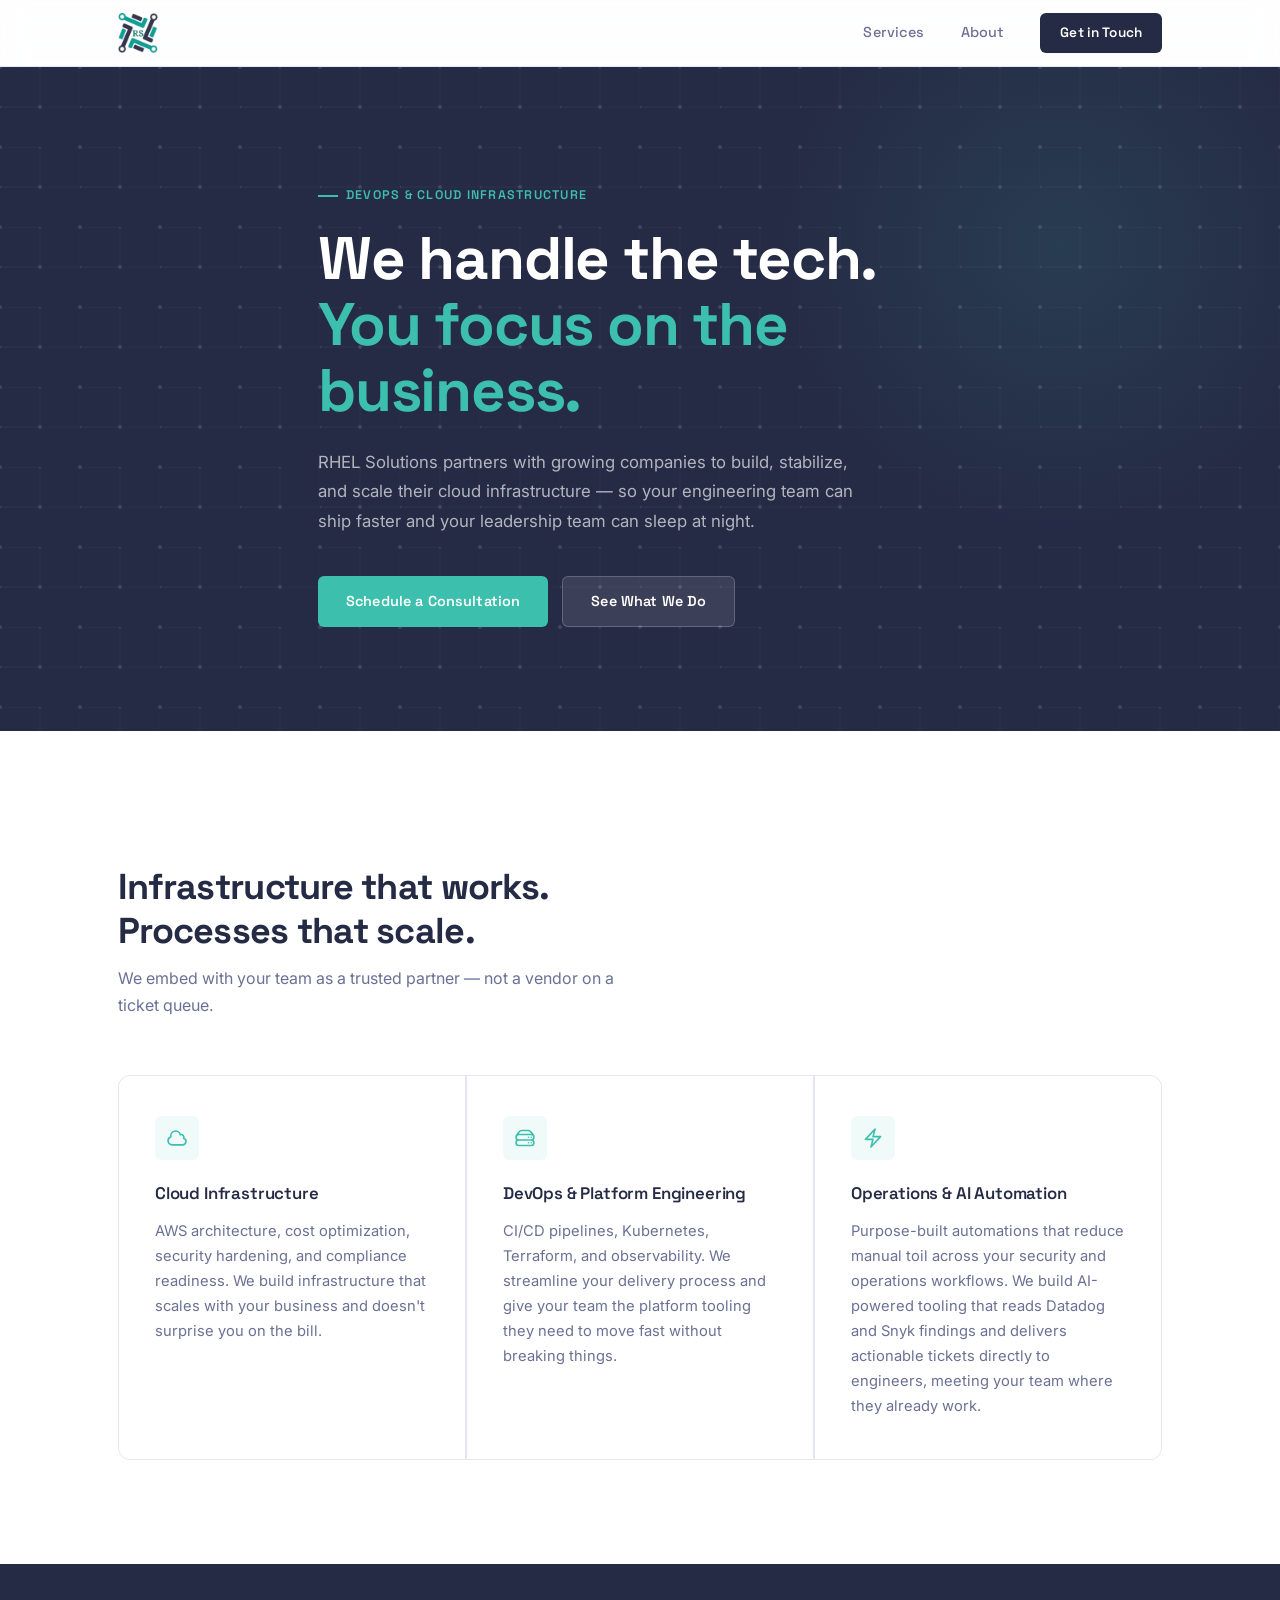
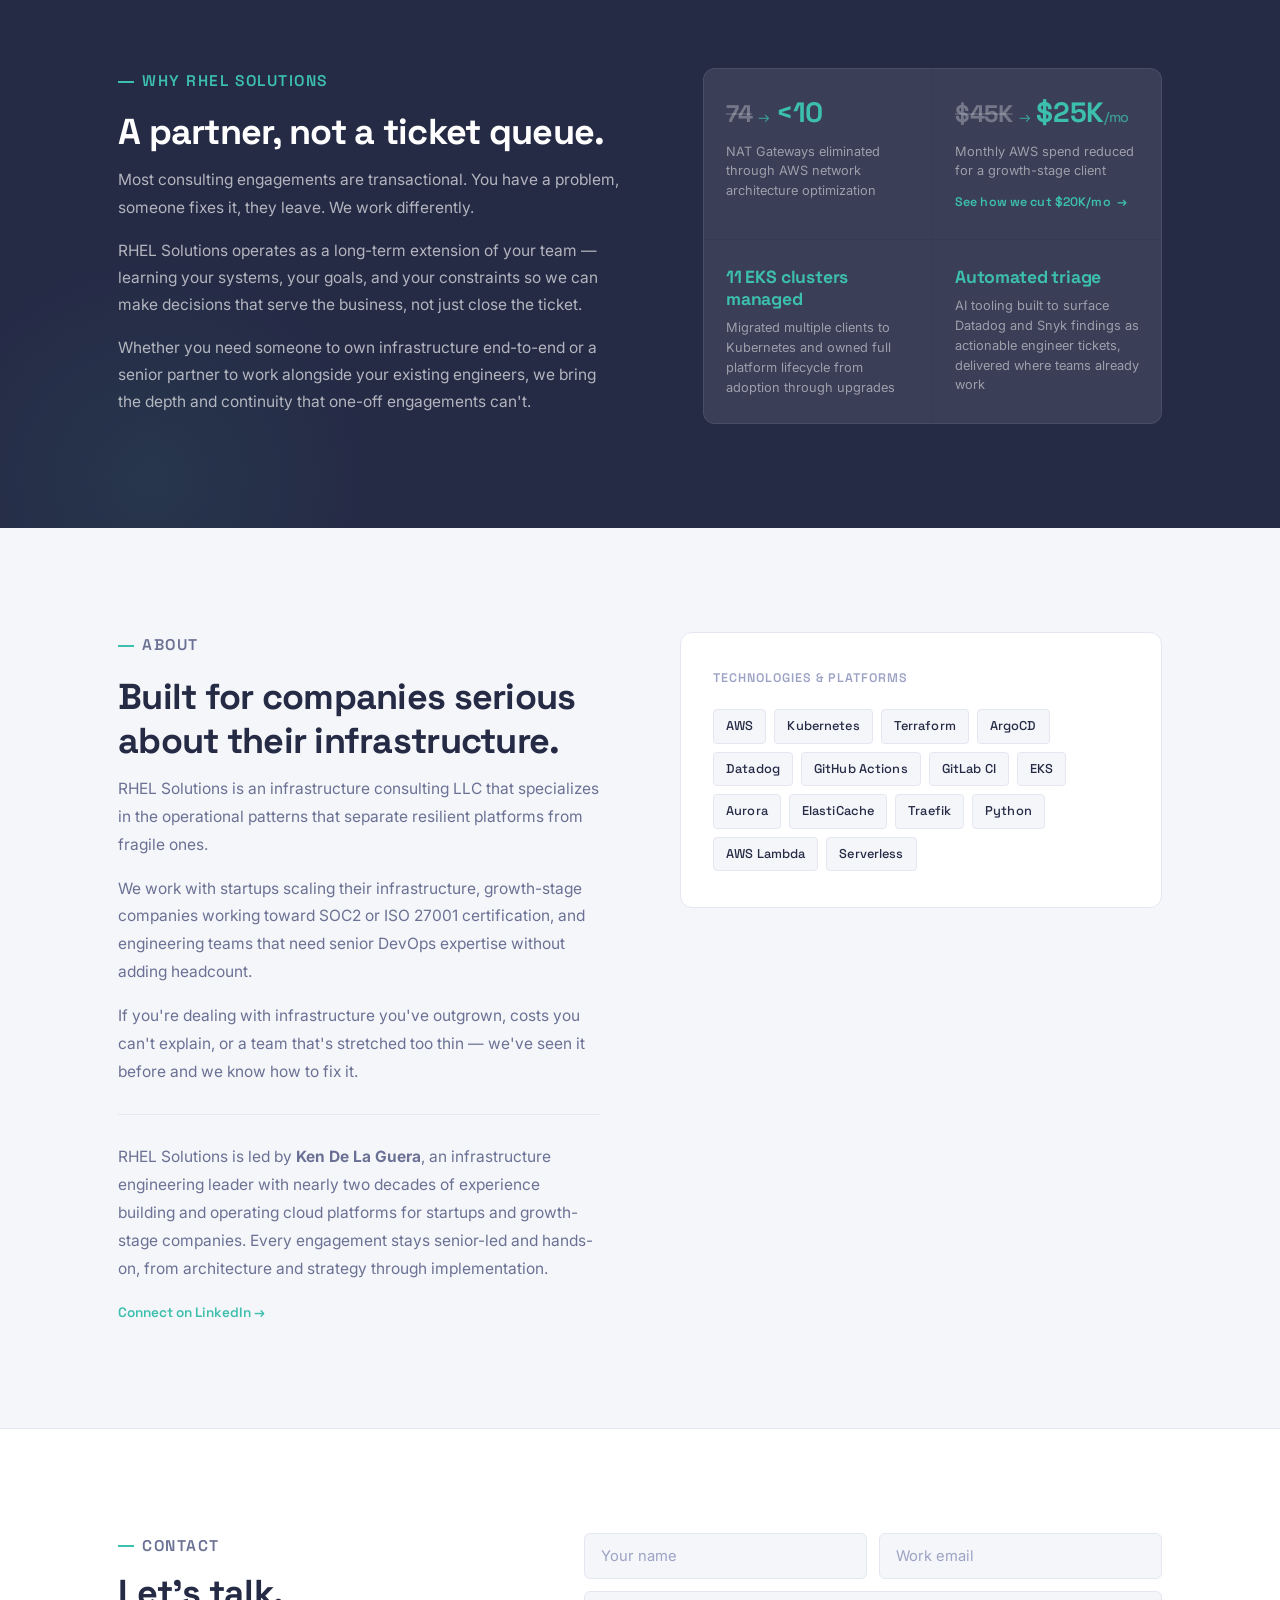
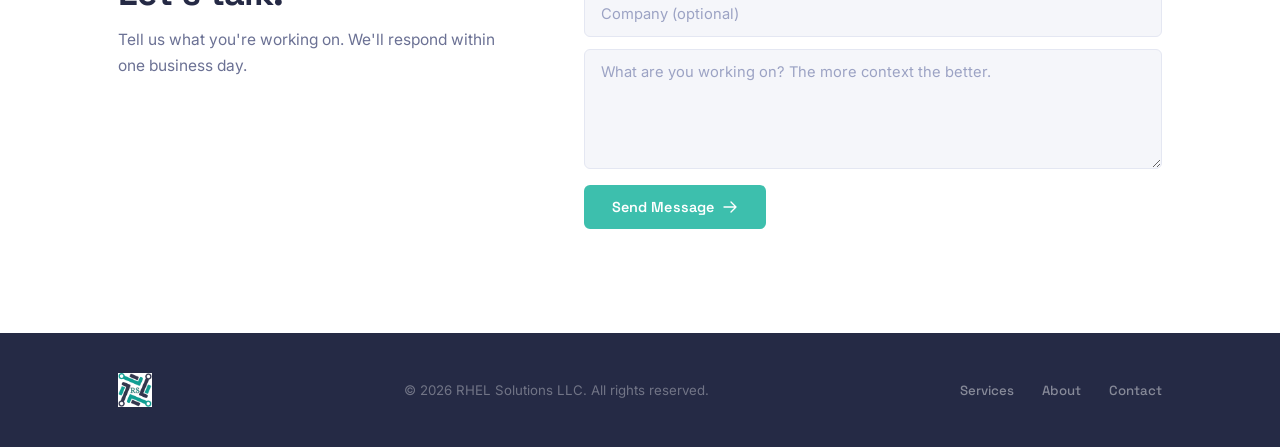
==== commit 65efef50: "Add AWS cost optimization case study and wire up homepage link New /case-studies/aws-cost-optimizati" ====
--- a/index.html
+++ b/index.html
@@ -100,14 +100,15 @@
           </div>
           <p class="stat-label">NAT Gateways eliminated through AWS network architecture optimization</p>
         </div>
-        <div class="stat-card">
+        <a href="/case-studies/aws-cost-optimization.html" class="stat-card stat-card-link">
           <div class="stat-numbers">
             <span class="stat-before">$45K</span>
             <span class="stat-arrow">→</span>
             <span class="stat-after">$25K<span class="stat-unit">/mo</span></span>
           </div>
           <p class="stat-label">Monthly AWS spend reduced for a growth-stage client</p>
-        </div>
+          <span class="stat-read-more">See how we cut $20K/mo &nbsp;→</span>
+        </a>
         <div class="stat-card">
           <div class="stat-phrase">11 EKS clusters managed</div>
           <p class="stat-label">Migrated multiple clients to Kubernetes and owned full platform lifecycle from adoption through upgrades</p>
--- a/style.css
+++ b/style.css
@@ -432,6 +432,23 @@
   line-height: 1.55;
   margin: 0;
 }
+.stat-card-link {
+  display: block;
+  text-decoration: none;
+  cursor: pointer;
+}
+.stat-card-link:hover { background: rgba(255,255,255,0.08); }
+.stat-read-more {
+  display: block;
+  margin-top: 12px;
+  font-family: var(--font-display);
+  font-size: 0.78rem;
+  font-weight: 600;
+  color: var(--teal);
+  letter-spacing: 0.01em;
+  transition: color 0.15s;
+}
+.stat-card-link:hover .stat-read-more { color: var(--teal-dark); }
 
 /* ── ABOUT ── */
 .about {
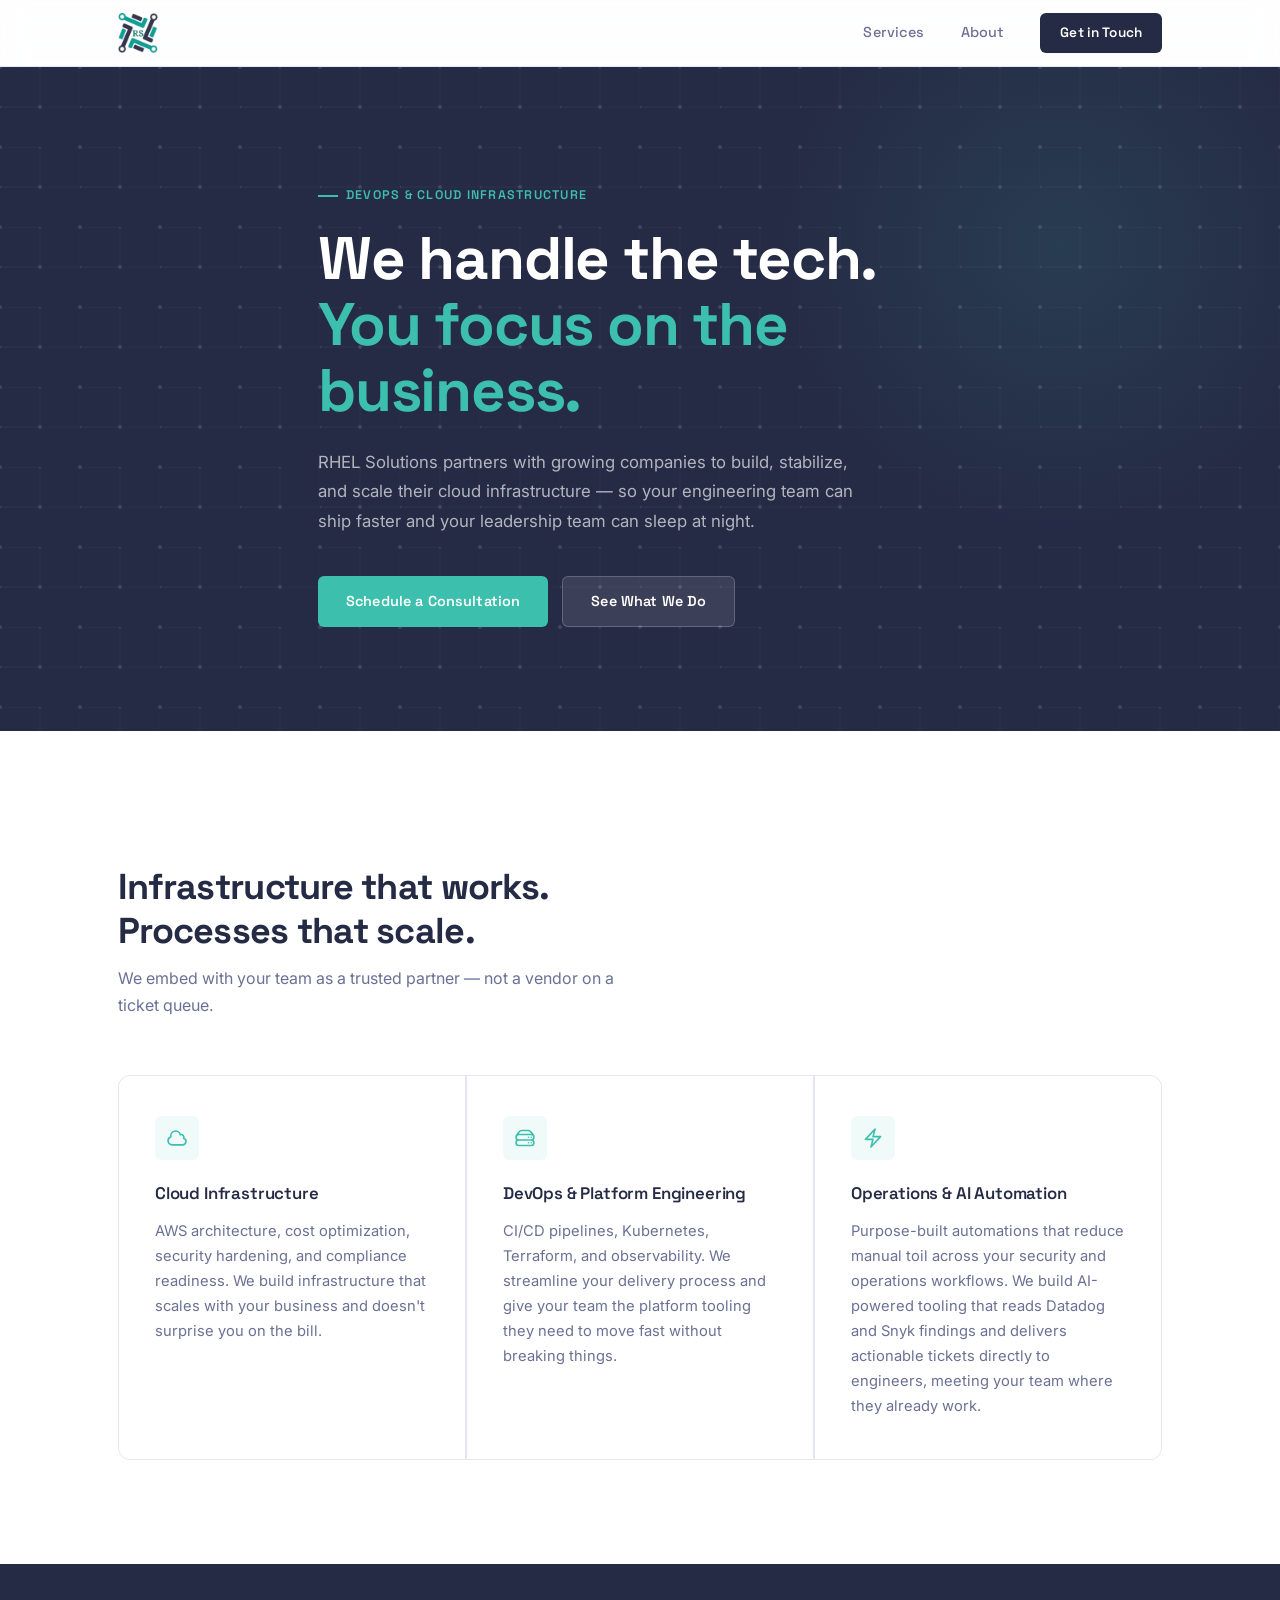
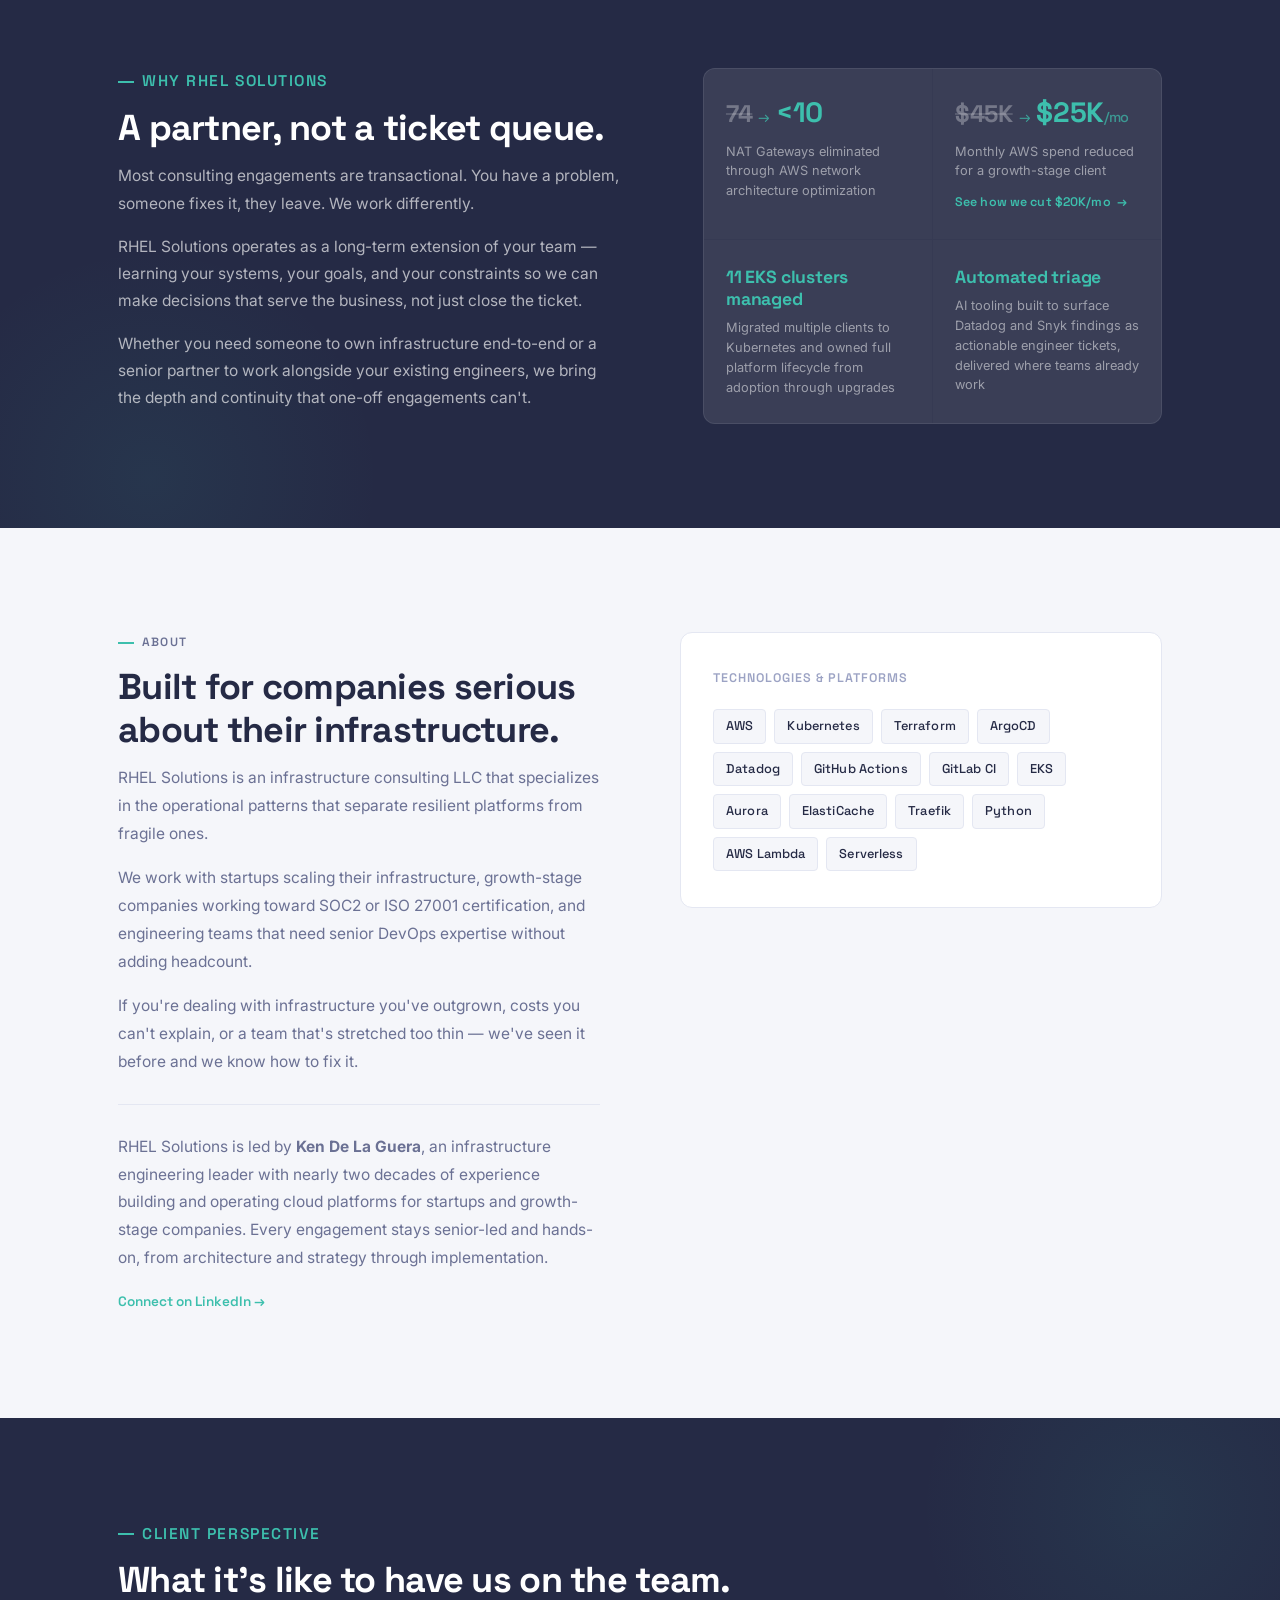
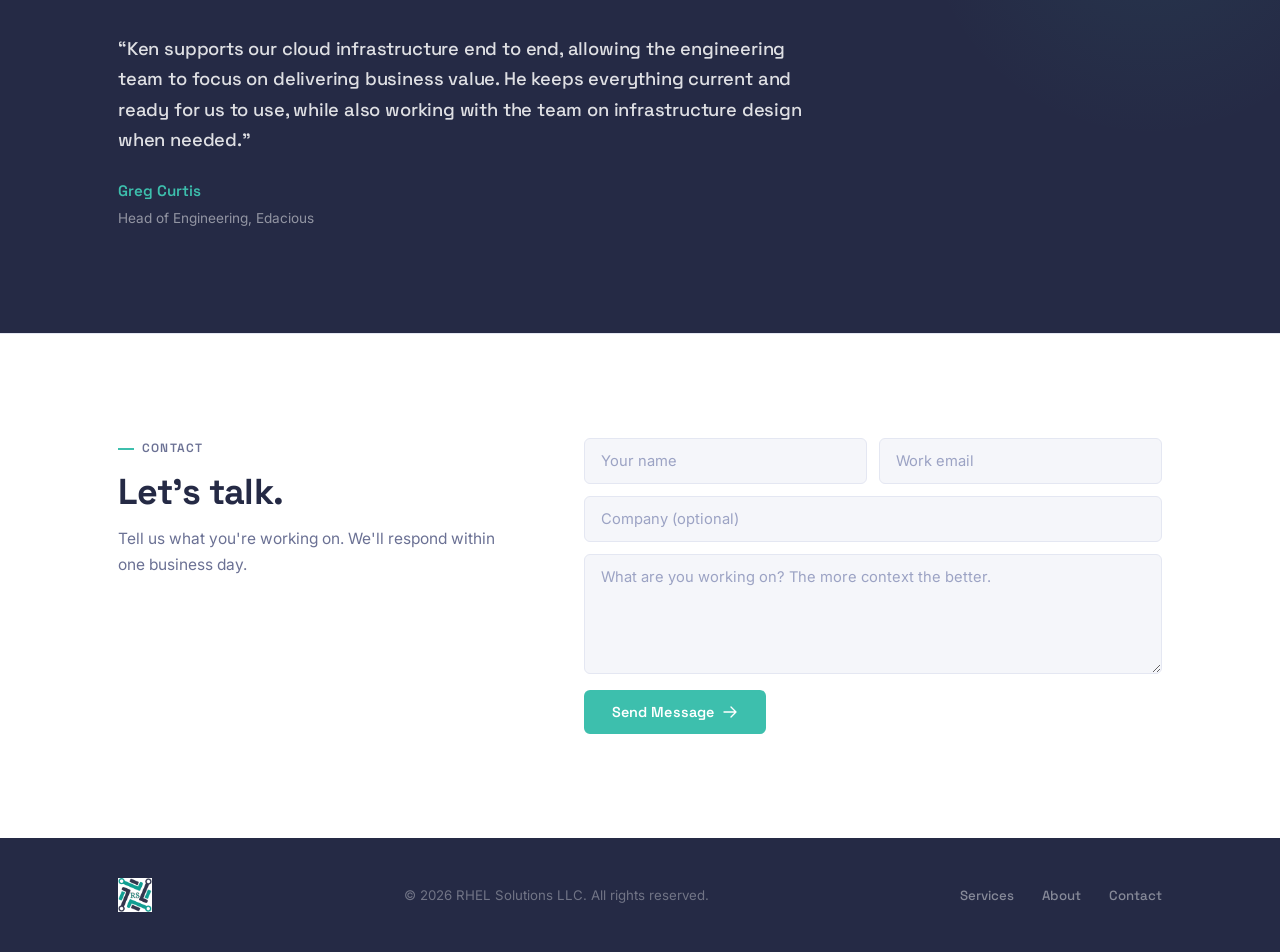
==== commit af0a3797: "Add client testimonial section and fix CSS specificity bugs Adds a testimonial section between About" ====
--- a/index.html
+++ b/index.html
@@ -82,7 +82,7 @@
   </section>
 
   <!-- WHY US -->
-  <section class="why">
+  <section class="why section-dark">
     <div class="container why-inner">
       <div class="why-text">
         <p class="section-label reveal">Why RHEL Solutions</p>
@@ -154,6 +154,21 @@
           <li>Serverless</li>
         </ul>
       </div>
+    </div>
+  </section>
+
+  <!-- TESTIMONIAL -->
+  <section class="testimonial section-dark">
+    <div class="container testimonial-inner">
+      <p class="section-label reveal">Client Perspective</p>
+      <h2 class="section-title reveal reveal-delay-1">What it's like to have us on the team.</h2>
+      <blockquote class="testimonial-quote reveal reveal-delay-2">
+        <p>Ken supports our cloud infrastructure end to end, allowing the engineering team to focus on delivering business value. He keeps everything current and ready for us to use, while also working with the team on infrastructure design when needed.</p>
+      </blockquote>
+      <footer class="testimonial-attribution reveal reveal-delay-3">
+        <span class="testimonial-name">Greg Curtis</span>
+        <span class="testimonial-role">Head of Engineering, Edacious</span>
+      </footer>
     </div>
   </section>
 
--- a/style.css
+++ b/style.css
@@ -21,7 +21,7 @@
 
 /* ── RESET ── */
 *, *::before, *::after { box-sizing: border-box; margin: 0; padding: 0; }
-html { scroll-behavior: smooth; }
+html { scroll-behavior: smooth; -webkit-text-size-adjust: 100%; text-size-adjust: 100%; }
 body { font-family: var(--font-body); color: var(--text); background: var(--off-white); line-height: 1.6; -webkit-font-smoothing: antialiased; }
 img { display: block; max-width: 100%; }
 a { color: inherit; text-decoration: none; }
@@ -202,13 +202,13 @@
   padding: 104px 0;
   background: var(--surface);
 }
-.section-label {
+.section-label.section-label {
   font-family: var(--font-display);
   font-size: 0.75rem;
   font-weight: 600;
   letter-spacing: 0.1em;
   text-transform: uppercase;
-  color: var(--teal);
+  color: var(--text-muted);
   margin-bottom: 12px;
   display: flex;
   align-items: center;
@@ -221,7 +221,7 @@
   height: 2px;
   background: var(--teal);
 }
-.section-title {
+.section-title.section-title {
   font-family: var(--font-display);
   font-size: clamp(1.75rem, 3vw, 2.25rem);
   font-weight: 700;
@@ -230,12 +230,23 @@
   margin-bottom: 12px;
   line-height: 1.2;
 }
-.section-sub {
+.section-sub.section-sub {
   color: var(--text-muted);
   font-size: 1rem;
   margin-bottom: 56px;
   max-width: 500px;
   line-height: 1.7;
+}
+
+/* Any section marked .section-dark automatically gets the navy-section
+   label/title treatment (teal, larger label; white title) — no per-section
+   overrides needed. */
+.section-dark .section-label {
+  color: var(--teal);
+  font-size: 0.97rem;
+}
+.section-dark .section-title {
+  color: #fff;
 }
 .services-grid {
   display: grid;
@@ -318,9 +329,6 @@
   position: relative;
   z-index: 1;
 }
-.why-text .section-label { color: var(--teal); }
-.why-text .section-label::before { background: var(--teal); }
-.why-text .section-title { color: #fff; }
 .why-text p {
   color: rgba(255,255,255,0.65);
   font-size: 0.97rem;
@@ -518,6 +526,59 @@
   transition: color 0.15s;
 }
 .linkedin-link:hover { color: var(--teal-dark); }
+
+/* ── TESTIMONIAL ── */
+.testimonial {
+  padding: 104px 0;
+  background: var(--navy);
+  color: #fff;
+  position: relative;
+  overflow: hidden;
+}
+.testimonial::before {
+  content: '';
+  position: absolute;
+  top: -160px;
+  right: -120px;
+  width: 500px;
+  height: 500px;
+  background: radial-gradient(circle, rgba(61,191,173,0.08) 0%, transparent 65%);
+  pointer-events: none;
+}
+.testimonial-inner {
+  position: relative;
+  z-index: 1;
+}
+.testimonial-inner .section-title {
+  margin-bottom: 32px;
+}
+.testimonial-quote {
+  max-width: 700px;
+  font-family: var(--font-display);
+  font-size: 1.15rem;
+  font-weight: 500;
+  line-height: 1.65;
+  letter-spacing: -0.01em;
+  color: rgba(255,255,255,0.85);
+  margin-bottom: 24px;
+}
+.testimonial-quote p::before { content: '\201C'; }
+.testimonial-quote p::after { content: '\201D'; }
+.testimonial-attribution {
+  display: flex;
+  flex-direction: column;
+  gap: 4px;
+}
+.testimonial-name {
+  font-family: var(--font-display);
+  font-weight: 600;
+  font-size: 0.95rem;
+  color: var(--teal);
+}
+.testimonial-role {
+  font-size: 0.85rem;
+  color: rgba(255,255,255,0.5);
+}
 
 /* ── CONTACT ── */
 .contact {
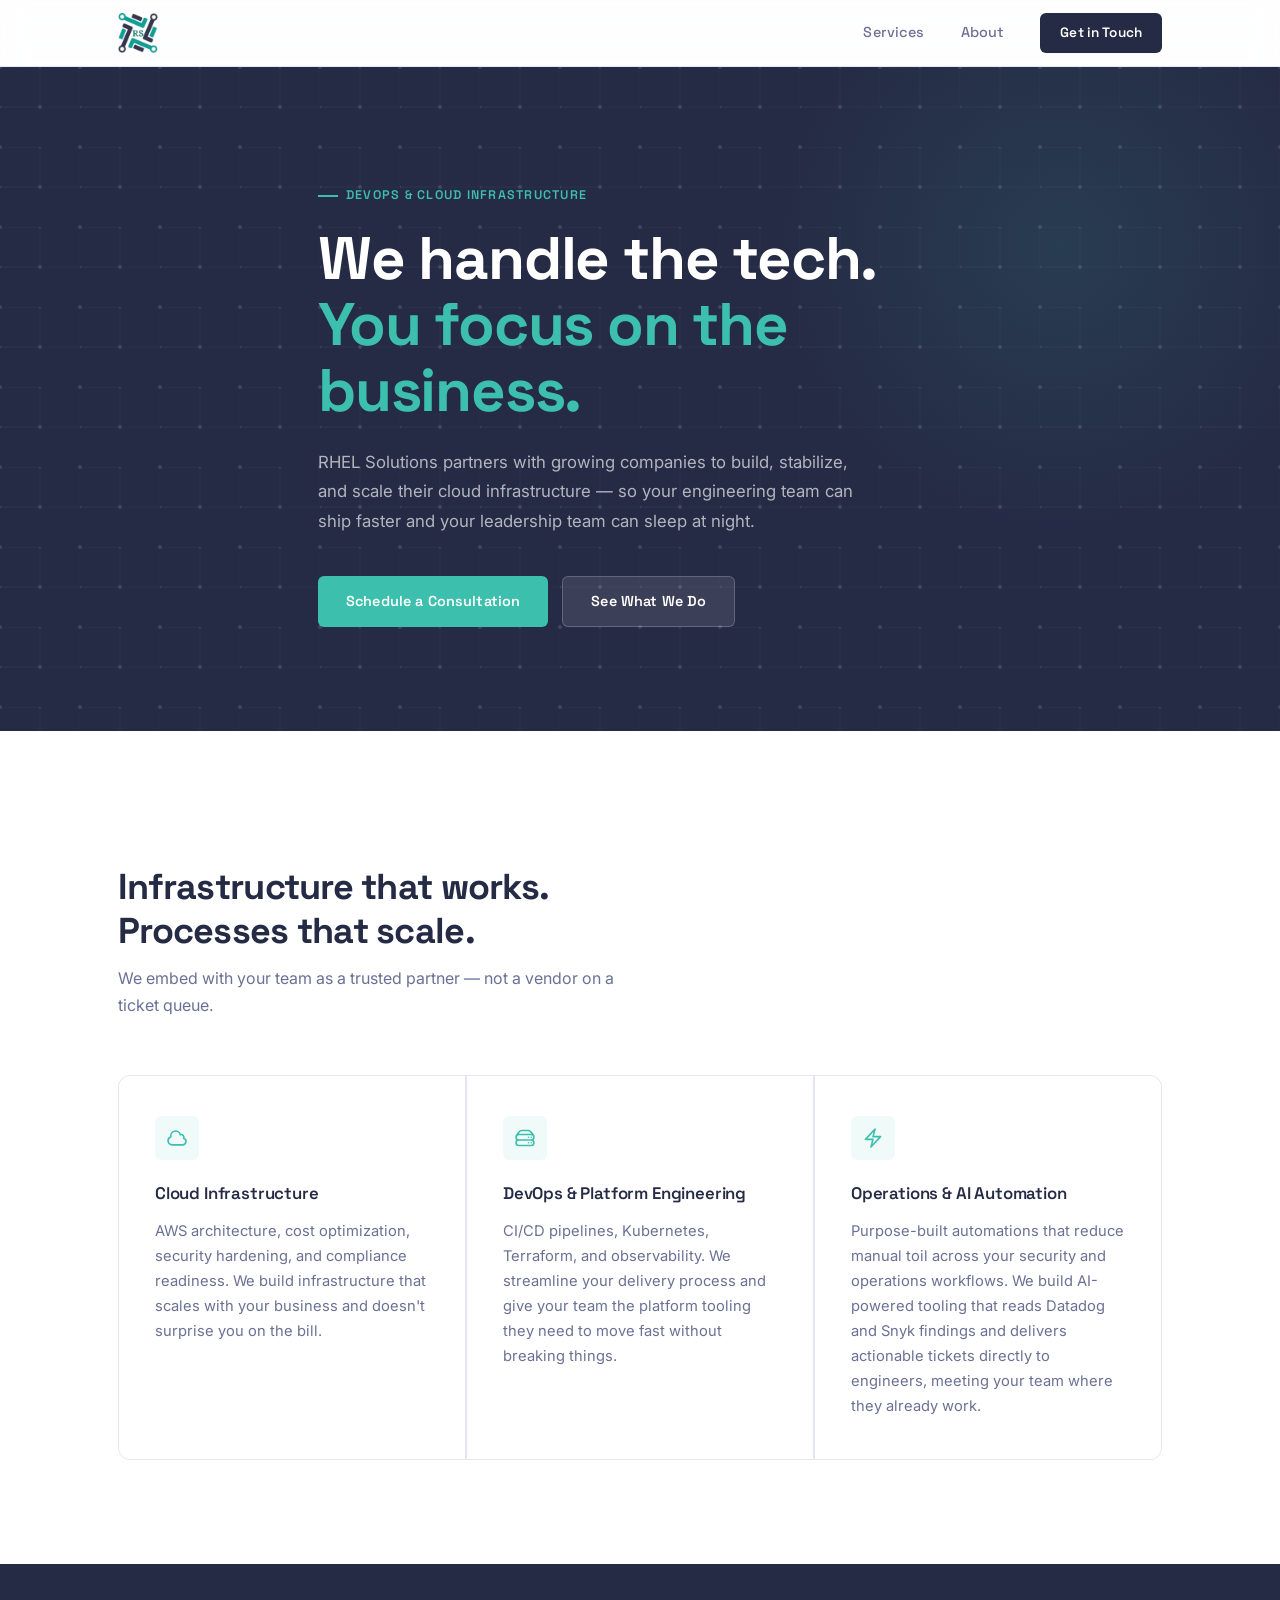
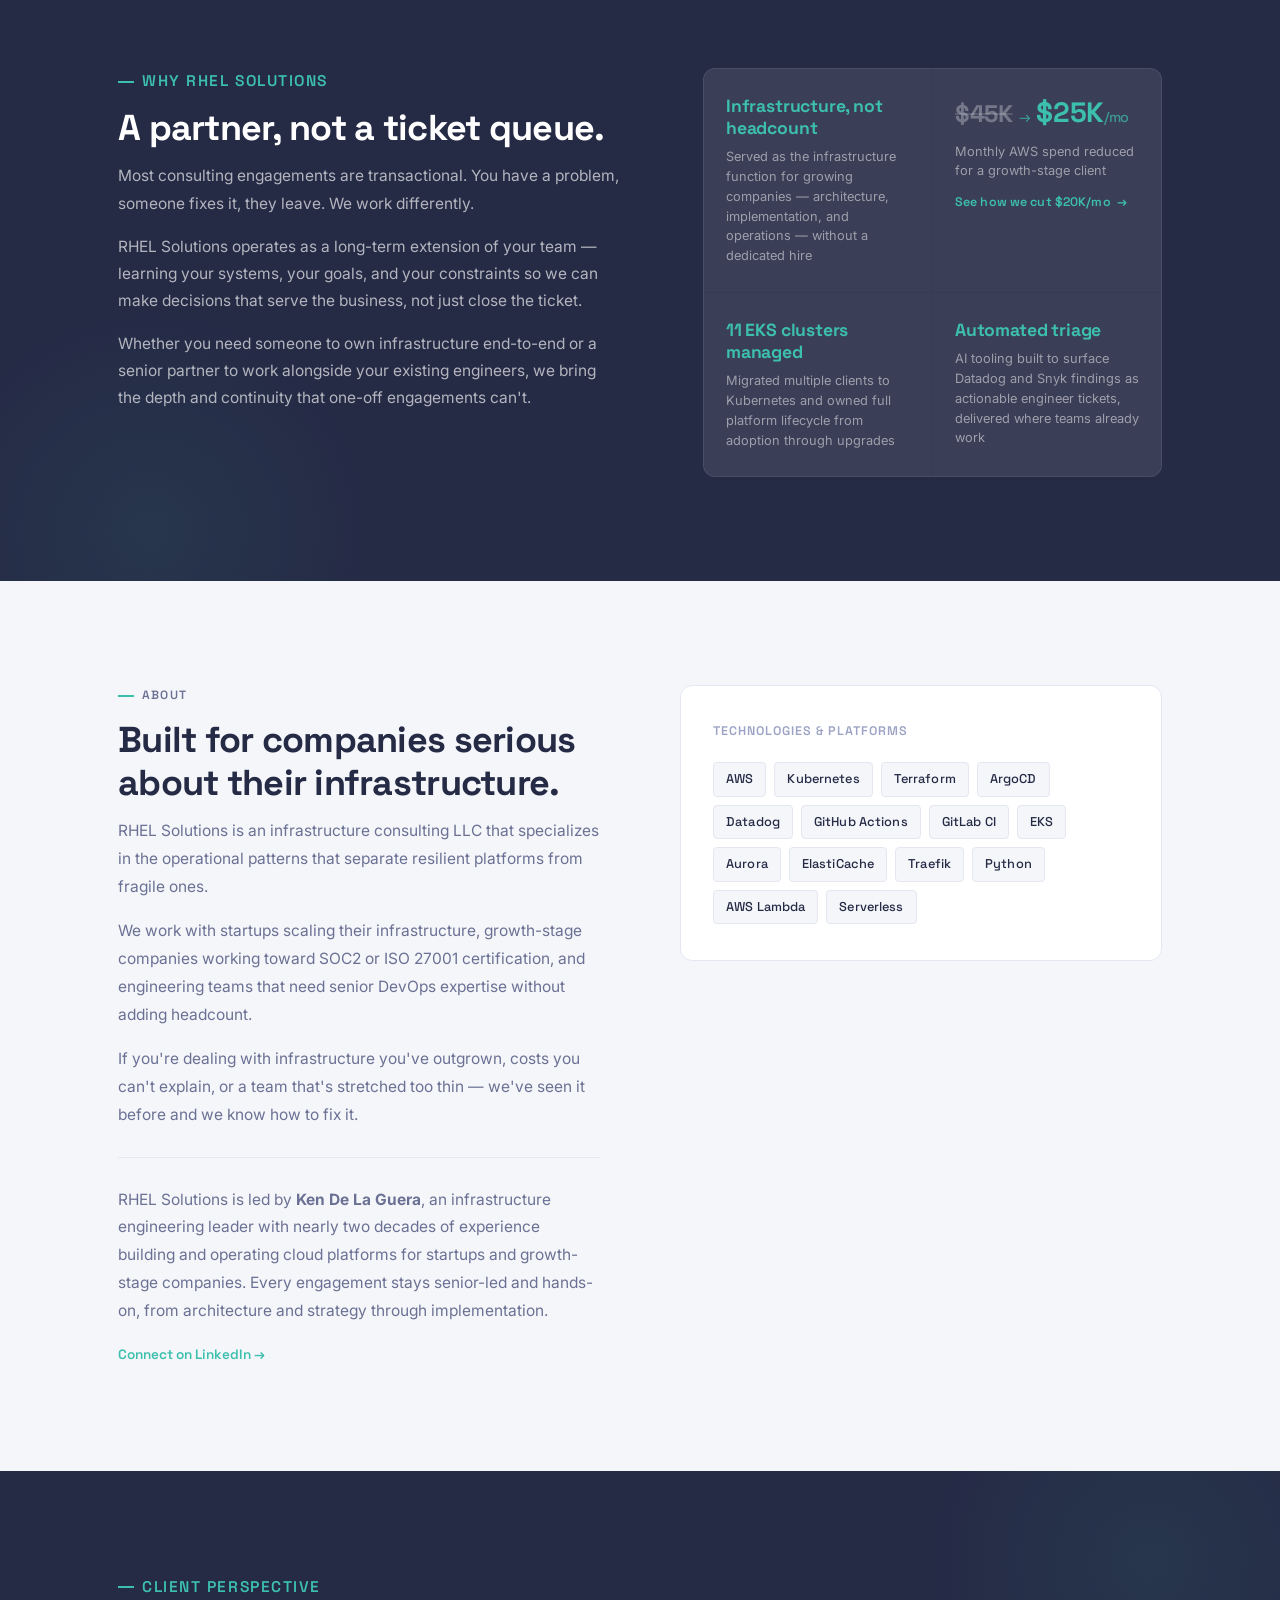
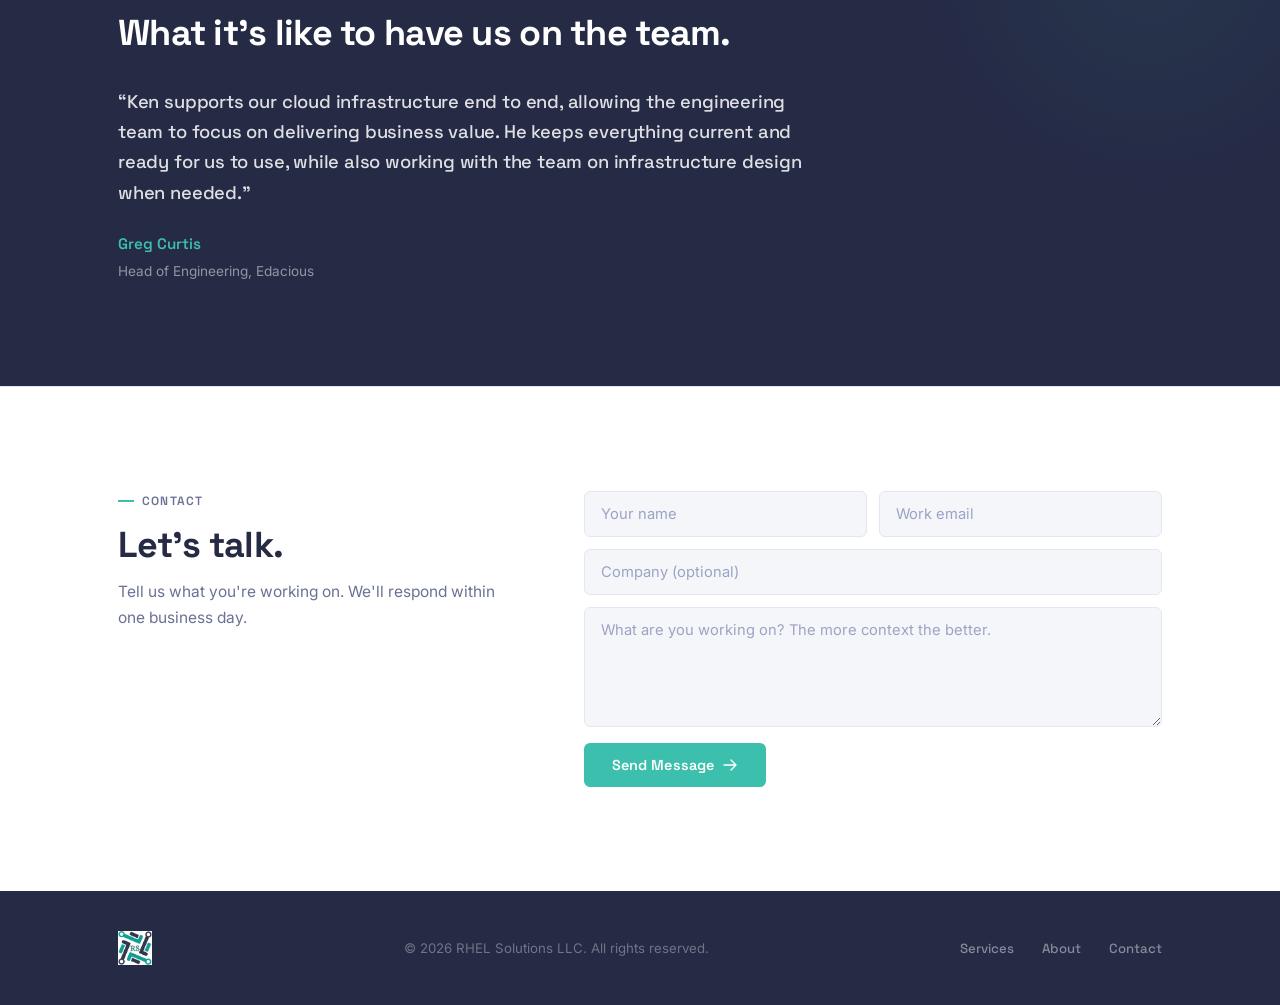
==== commit cb688533: "Update homepage proof point copy" ====
--- a/index.html
+++ b/index.html
@@ -93,12 +93,8 @@
       </div>
       <div class="stats-grid reveal reveal-delay-1">
         <div class="stat-card">
-          <div class="stat-numbers">
-            <span class="stat-before">74</span>
-            <span class="stat-arrow">→</span>
-            <span class="stat-after">&lt;10</span>
-          </div>
-          <p class="stat-label">NAT Gateways eliminated through AWS network architecture optimization</p>
+          <div class="stat-phrase">Infrastructure, not headcount</div>
+          <p class="stat-label">Served as the infrastructure function for growing companies — architecture, implementation, and operations — without a dedicated hire</p>
         </div>
         <a href="/case-studies/aws-cost-optimization.html" class="stat-card stat-card-link">
           <div class="stat-numbers">
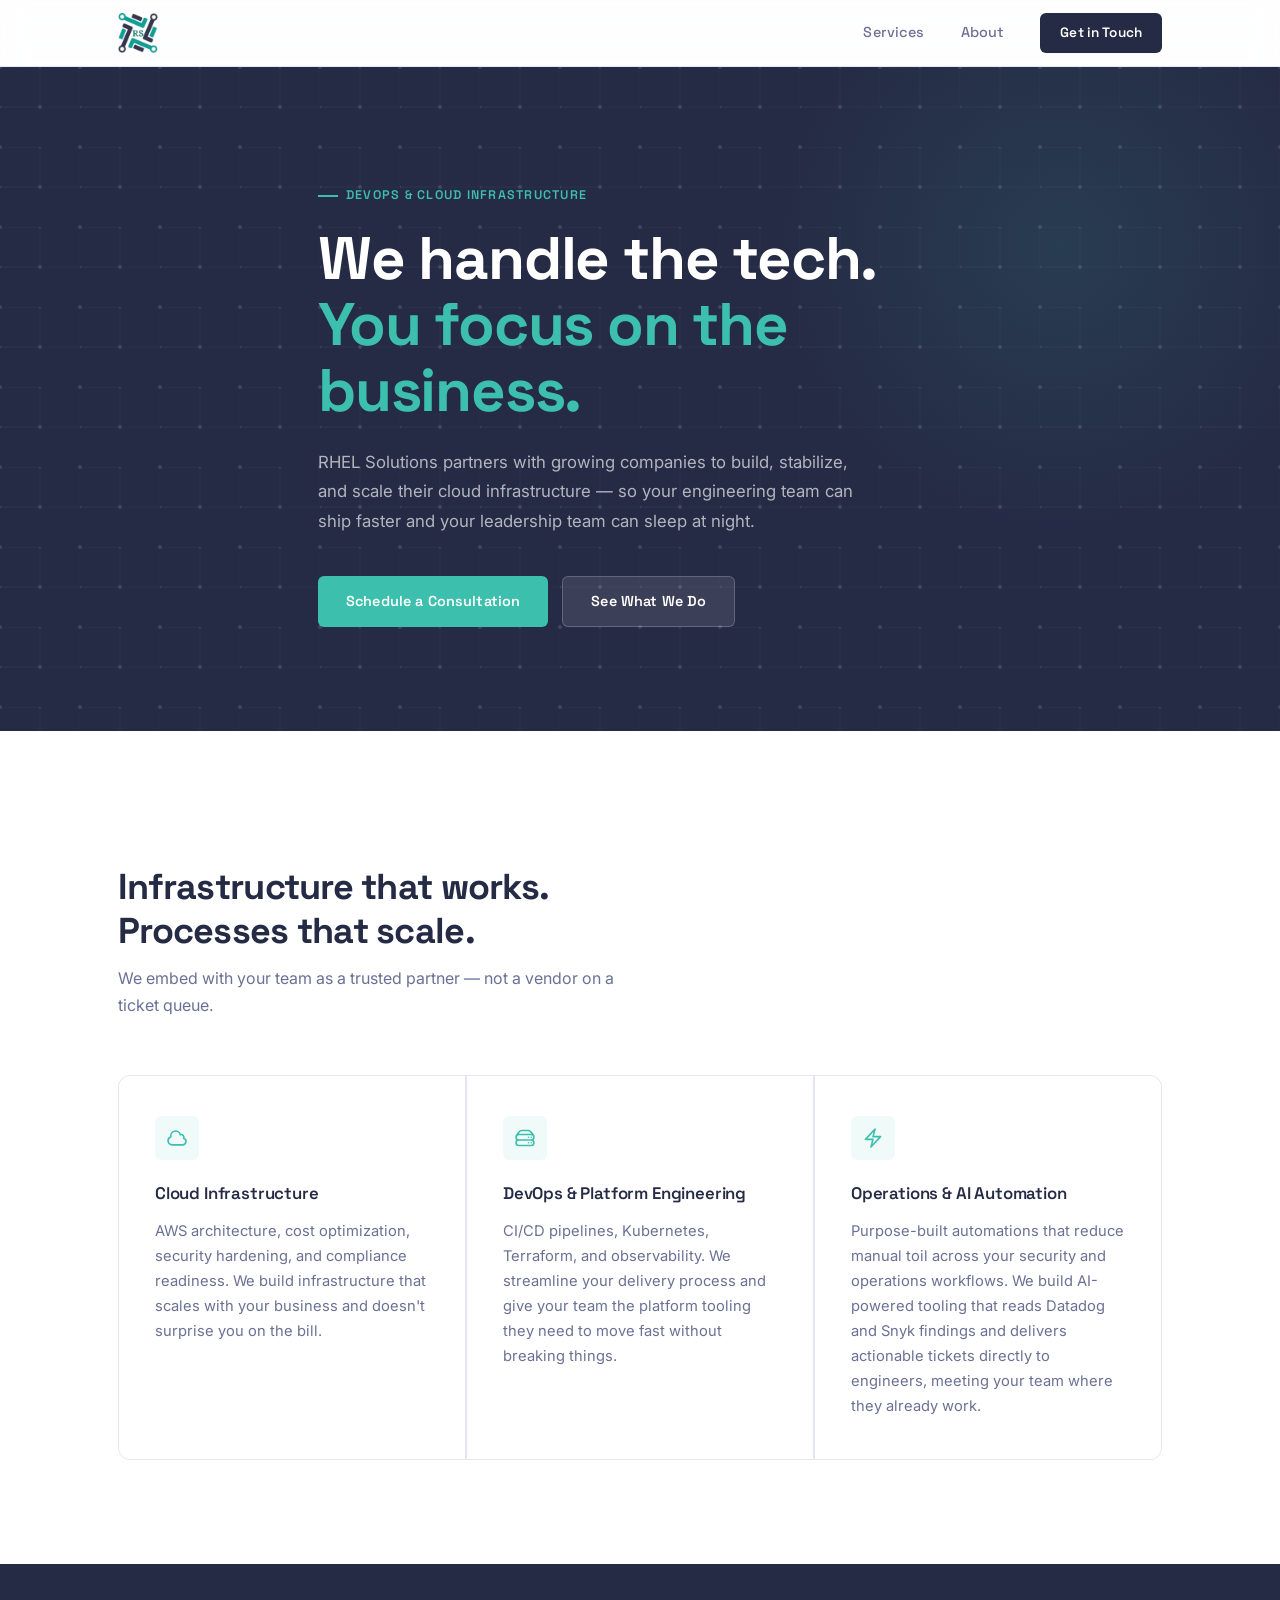
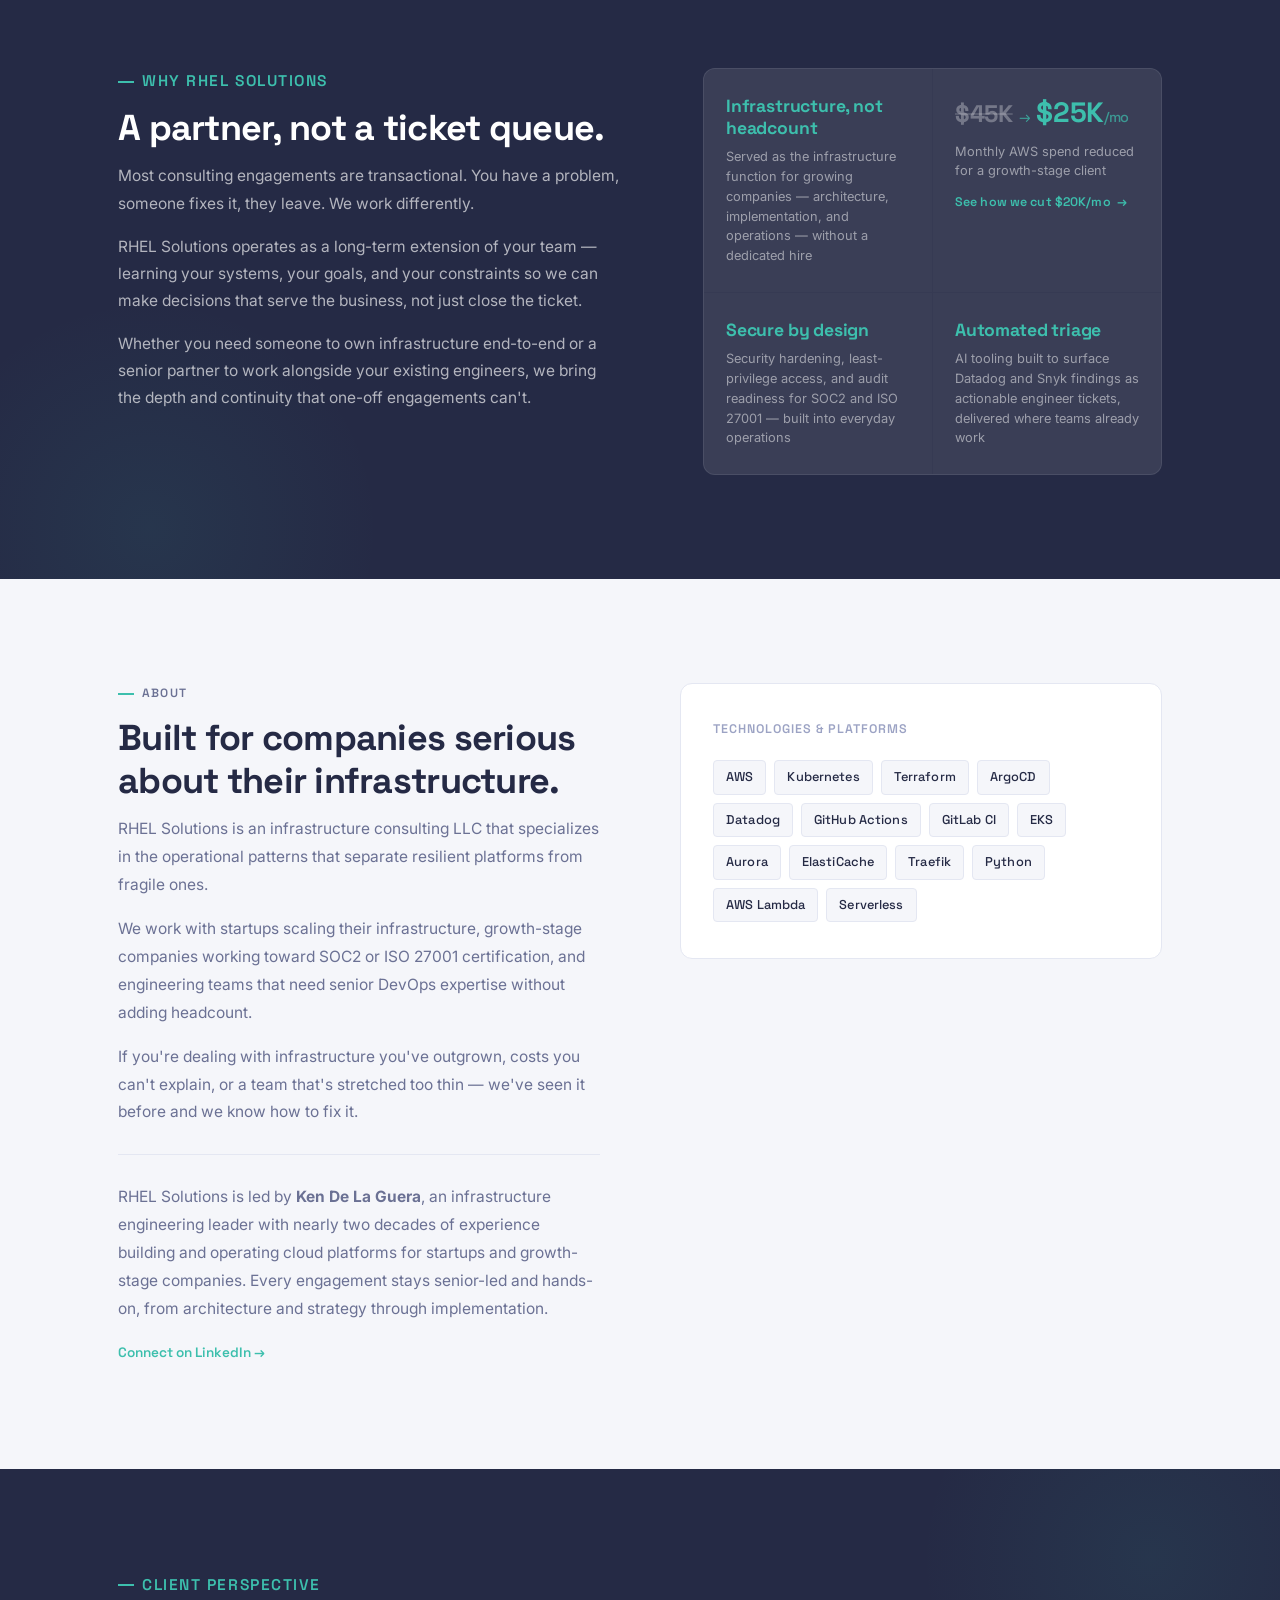
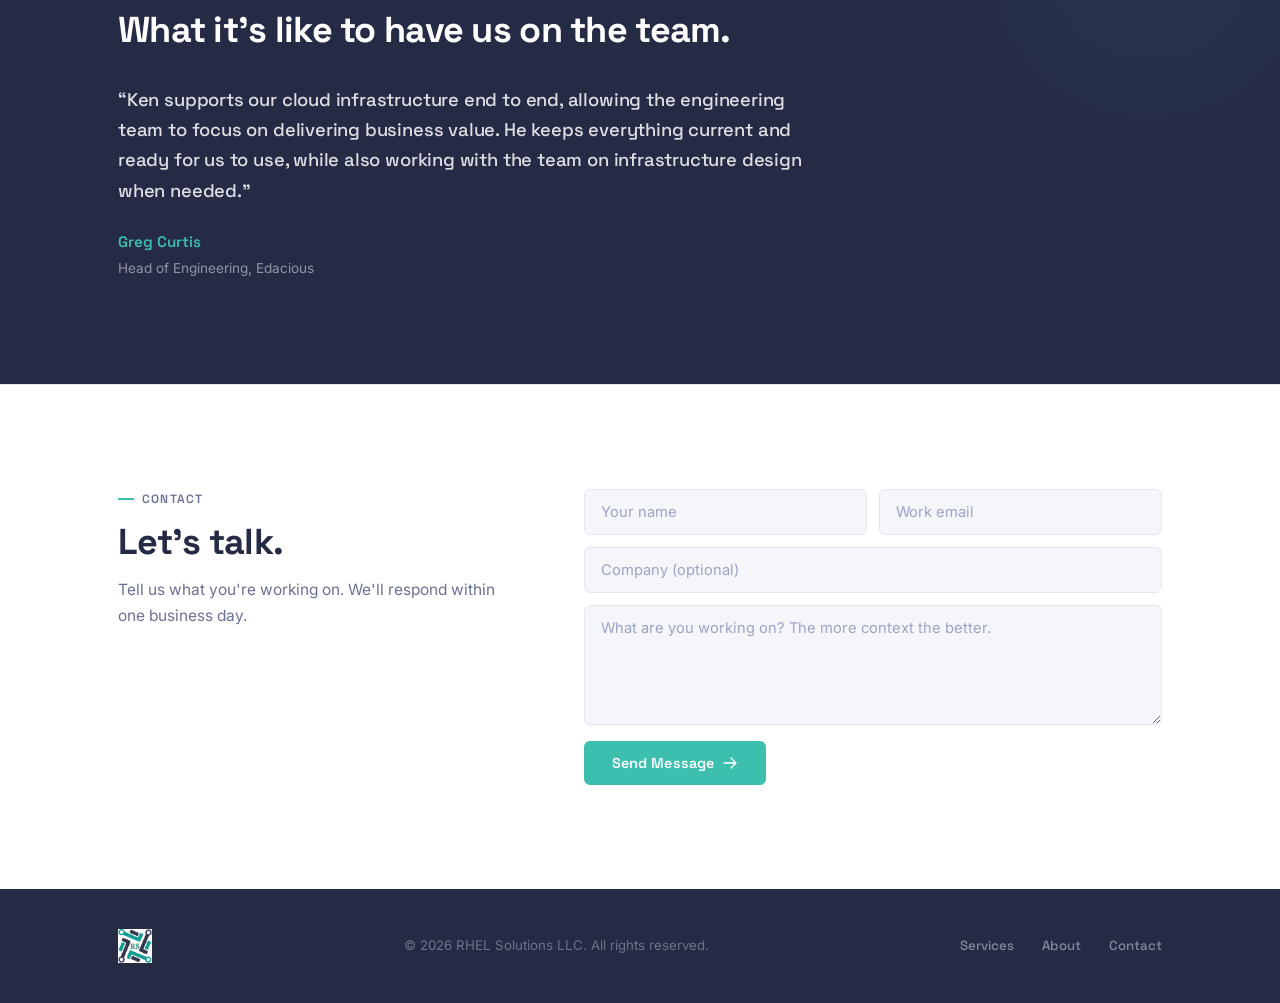
==== commit e5182214: "Update homepage proof point copy" ====
--- a/index.html
+++ b/index.html
@@ -106,8 +106,8 @@
           <span class="stat-read-more">See how we cut $20K/mo &nbsp;→</span>
         </a>
         <div class="stat-card">
-          <div class="stat-phrase">11 EKS clusters managed</div>
-          <p class="stat-label">Migrated multiple clients to Kubernetes and owned full platform lifecycle from adoption through upgrades</p>
+          <div class="stat-phrase">Secure by design</div>
+          <p class="stat-label">Security hardening, least-privilege access, and audit readiness for SOC2 and ISO 27001 — built into everyday operations</p>
         </div>
         <div class="stat-card">
           <div class="stat-phrase">Automated triage</div>
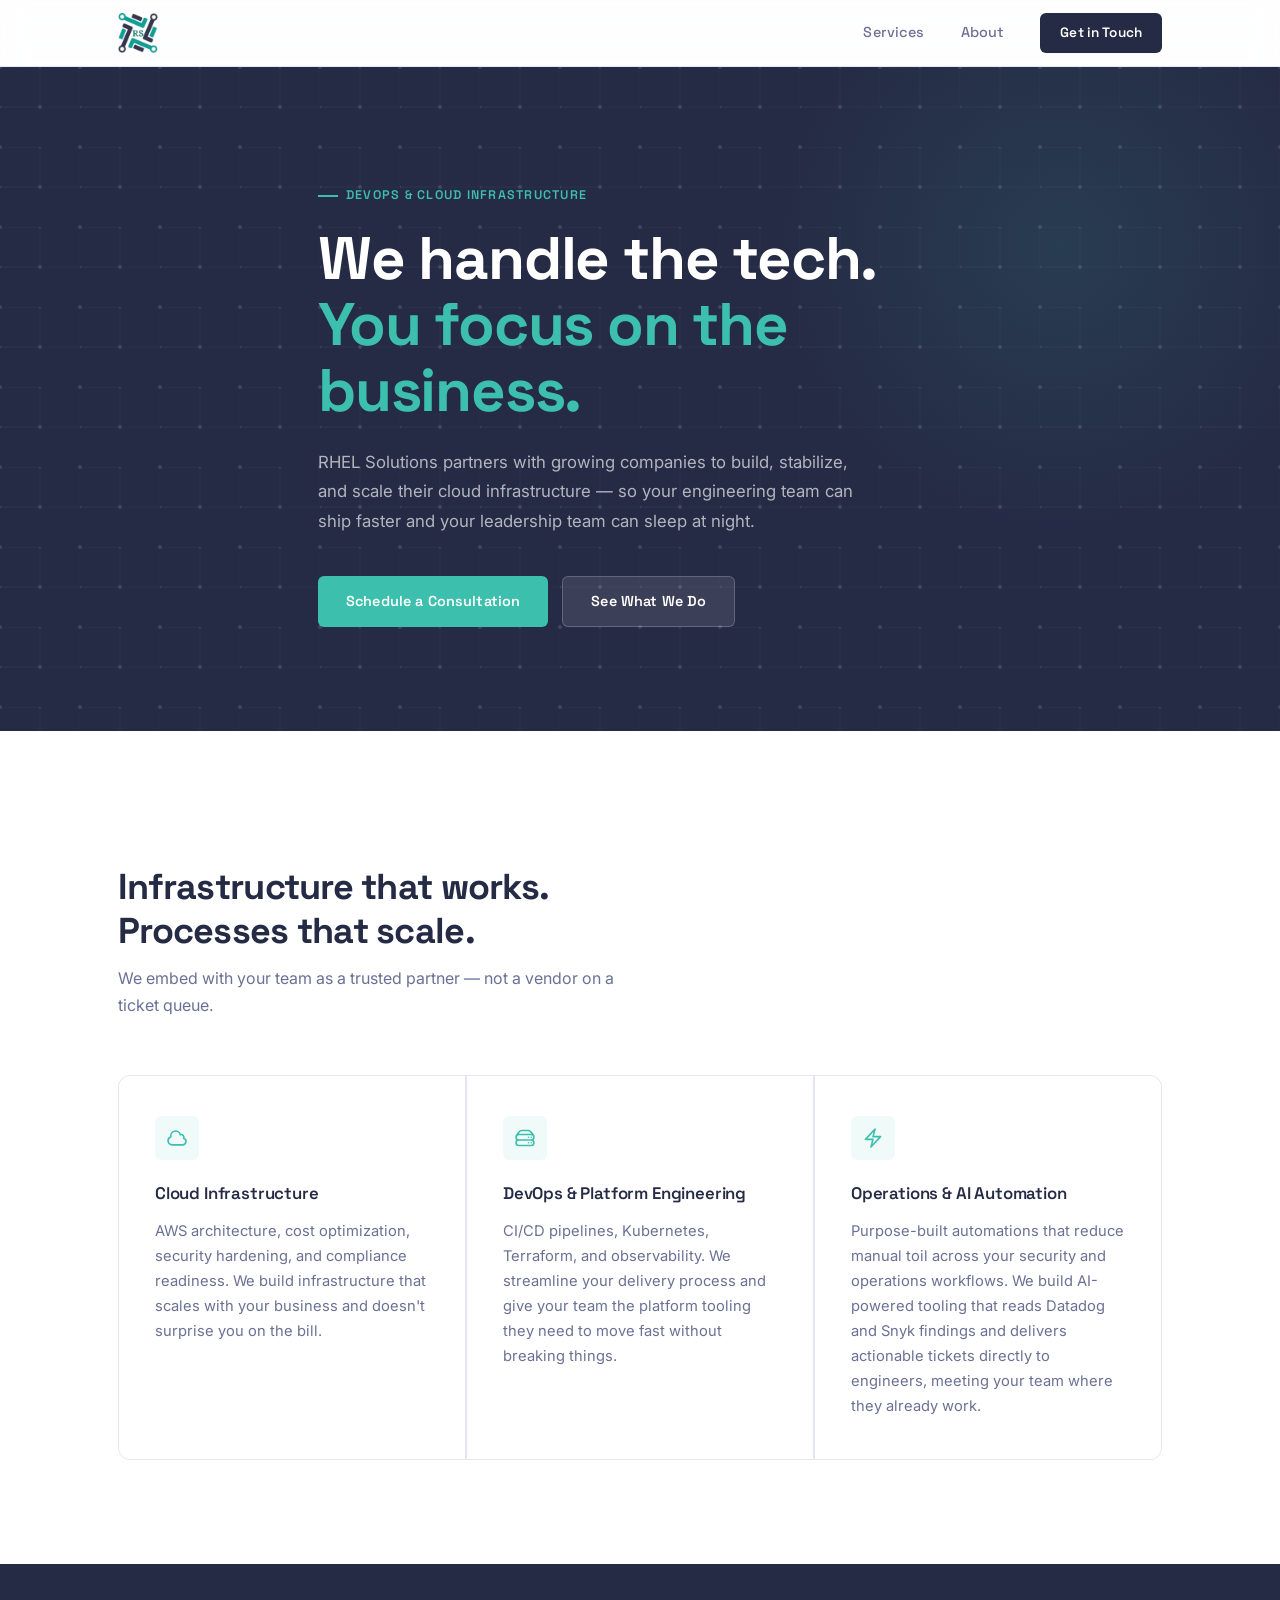
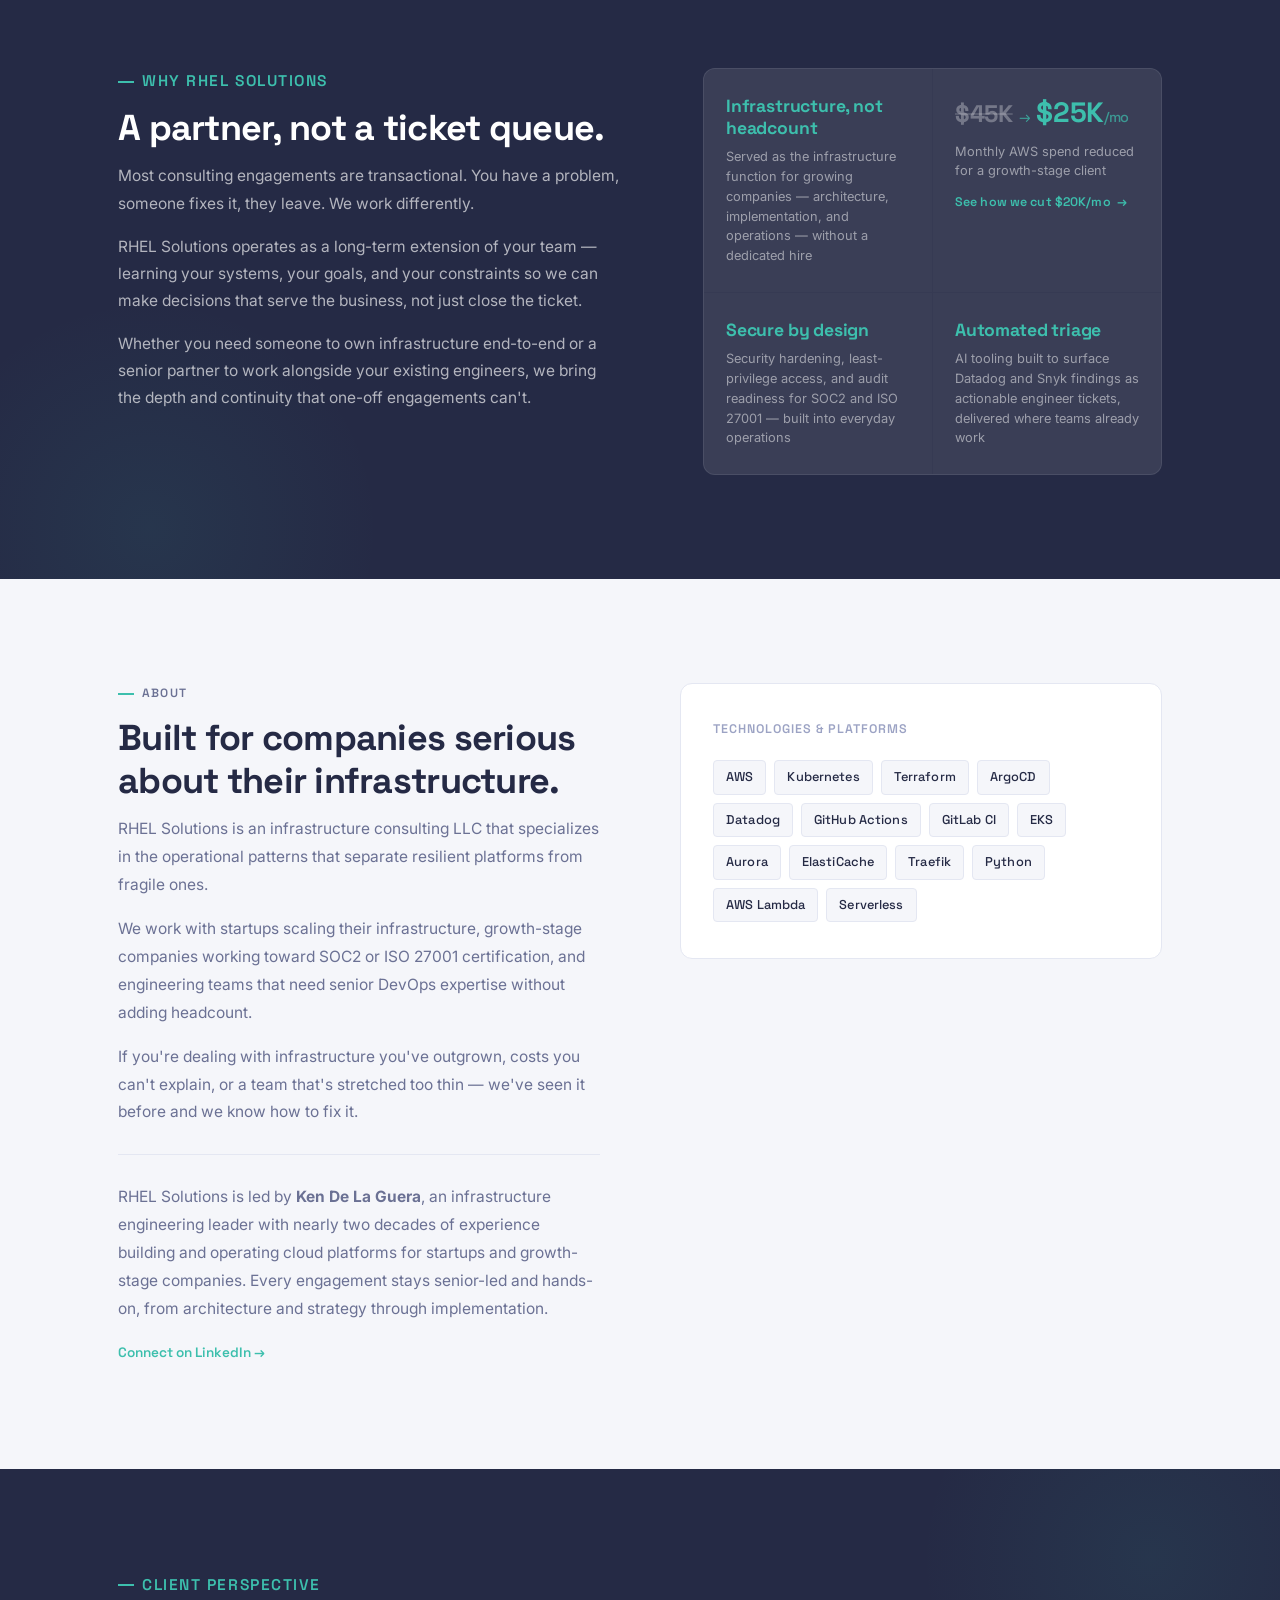
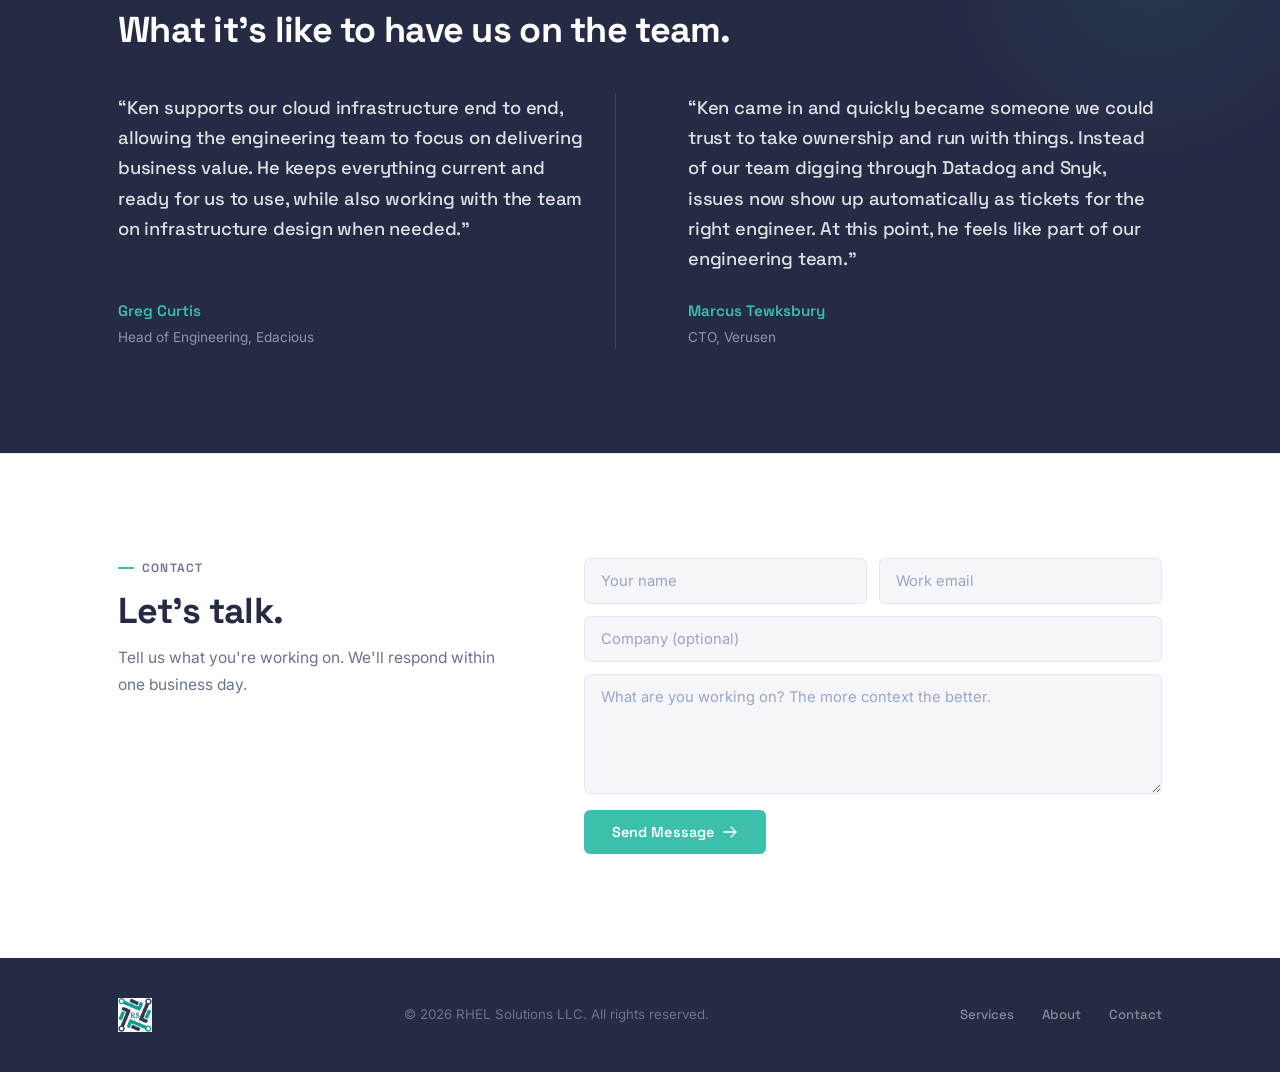
==== commit d9307ae4: "Add second client testimonial to homepage Adds Marcus Tewksbury (CTO, Verusen) alongside Greg Curtis" ====
--- a/index.html
+++ b/index.html
@@ -158,13 +158,26 @@
     <div class="container testimonial-inner">
       <p class="section-label reveal">Client Perspective</p>
       <h2 class="section-title reveal reveal-delay-1">What it's like to have us on the team.</h2>
-      <blockquote class="testimonial-quote reveal reveal-delay-2">
-        <p>Ken supports our cloud infrastructure end to end, allowing the engineering team to focus on delivering business value. He keeps everything current and ready for us to use, while also working with the team on infrastructure design when needed.</p>
-      </blockquote>
-      <footer class="testimonial-attribution reveal reveal-delay-3">
-        <span class="testimonial-name">Greg Curtis</span>
-        <span class="testimonial-role">Head of Engineering, Edacious</span>
-      </footer>
+      <div class="testimonial-grid">
+        <div class="testimonial-item reveal reveal-delay-2">
+          <blockquote class="testimonial-quote">
+            <p>Ken supports our cloud infrastructure end to end, allowing the engineering team to focus on delivering business value. He keeps everything current and ready for us to use, while also working with the team on infrastructure design when needed.</p>
+          </blockquote>
+          <footer class="testimonial-attribution">
+            <span class="testimonial-name">Greg Curtis</span>
+            <span class="testimonial-role">Head of Engineering, Edacious</span>
+          </footer>
+        </div>
+        <div class="testimonial-item reveal reveal-delay-3">
+          <blockquote class="testimonial-quote">
+            <p>Ken came in and quickly became someone we could trust to take ownership and run with things. Instead of our team digging through Datadog and Snyk, issues now show up automatically as tickets for the right engineer. At this point, he feels like part of our engineering team.</p>
+          </blockquote>
+          <footer class="testimonial-attribution">
+            <span class="testimonial-name">Marcus Tewksbury</span>
+            <span class="testimonial-role">CTO, Verusen</span>
+          </footer>
+        </div>
+      </div>
     </div>
   </section>
 
--- a/style.css
+++ b/style.css
@@ -550,10 +550,25 @@
   z-index: 1;
 }
 .testimonial-inner .section-title {
-  margin-bottom: 32px;
+  margin-bottom: 40px;
+}
+.testimonial-grid {
+  display: grid;
+  grid-template-columns: 1fr 1fr;
+  gap: 48px;
+}
+.testimonial-item {
+  display: flex;
+  flex-direction: column;
+}
+.testimonial-item:not(:last-child) {
+  padding-right: 24px;
+  border-right: 1px solid rgba(255,255,255,0.12);
+}
+.testimonial-item:not(:first-child) {
+  padding-left: 24px;
 }
 .testimonial-quote {
-  max-width: 700px;
   font-family: var(--font-display);
   font-size: 1.15rem;
   font-weight: 500;
@@ -561,6 +576,7 @@
   letter-spacing: -0.01em;
   color: rgba(255,255,255,0.85);
   margin-bottom: 24px;
+  flex: 1;
 }
 .testimonial-quote p::before { content: '\201C'; }
 .testimonial-quote p::after { content: '\201D'; }
@@ -568,6 +584,7 @@
   display: flex;
   flex-direction: column;
   gap: 4px;
+  margin-top: auto;
 }
 .testimonial-name {
   font-family: var(--font-display);
@@ -686,6 +703,14 @@
   .stats-grid { grid-template-columns: 1fr; }
   .about-inner { grid-template-columns: 1fr; gap: 40px; }
   .contact-inner { grid-template-columns: 1fr; gap: 48px; }
+  .testimonial-grid { grid-template-columns: 1fr; gap: 40px; }
+  .testimonial-item:not(:last-child) {
+    padding-right: 0;
+    padding-bottom: 32px;
+    border-right: none;
+    border-bottom: 1px solid rgba(255,255,255,0.12);
+  }
+  .testimonial-item:not(:first-child) { padding-left: 0; }
 }
 @media (max-width: 640px) {
   .form-row { grid-template-columns: 1fr; }
